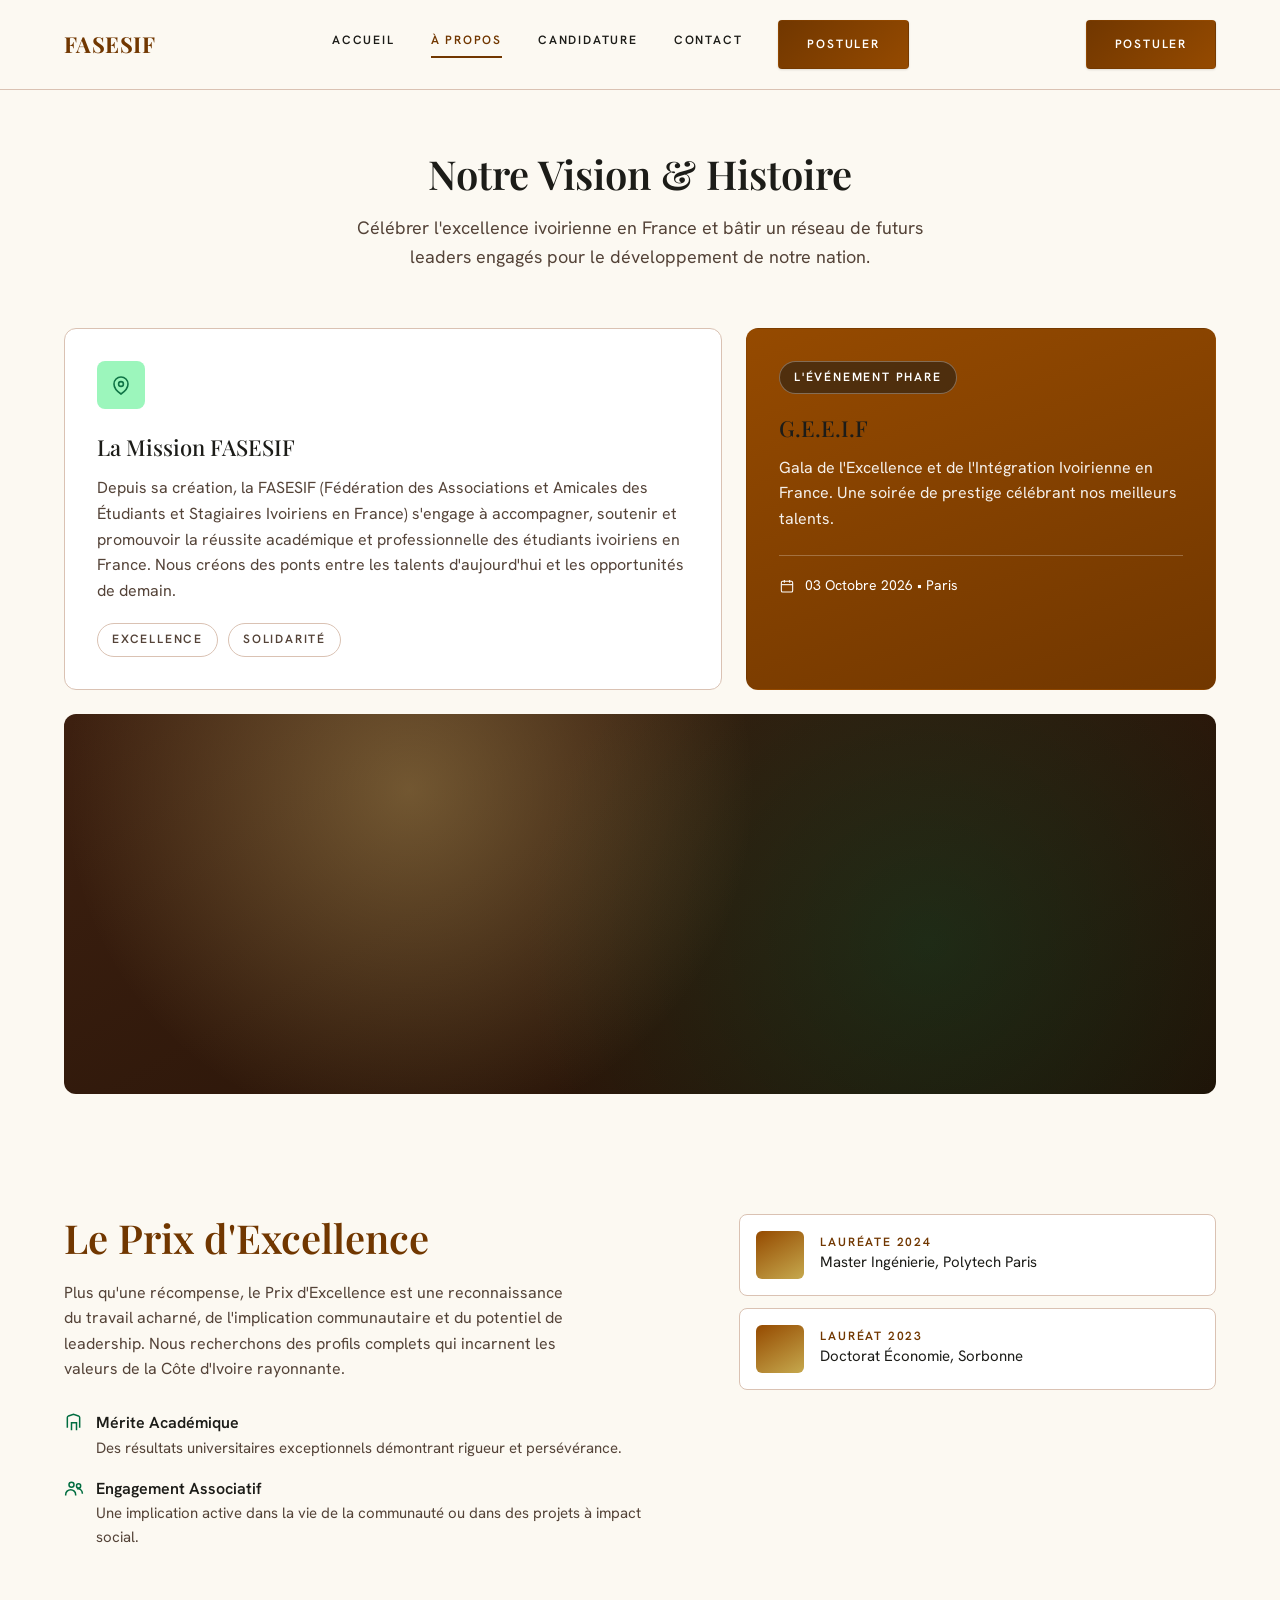
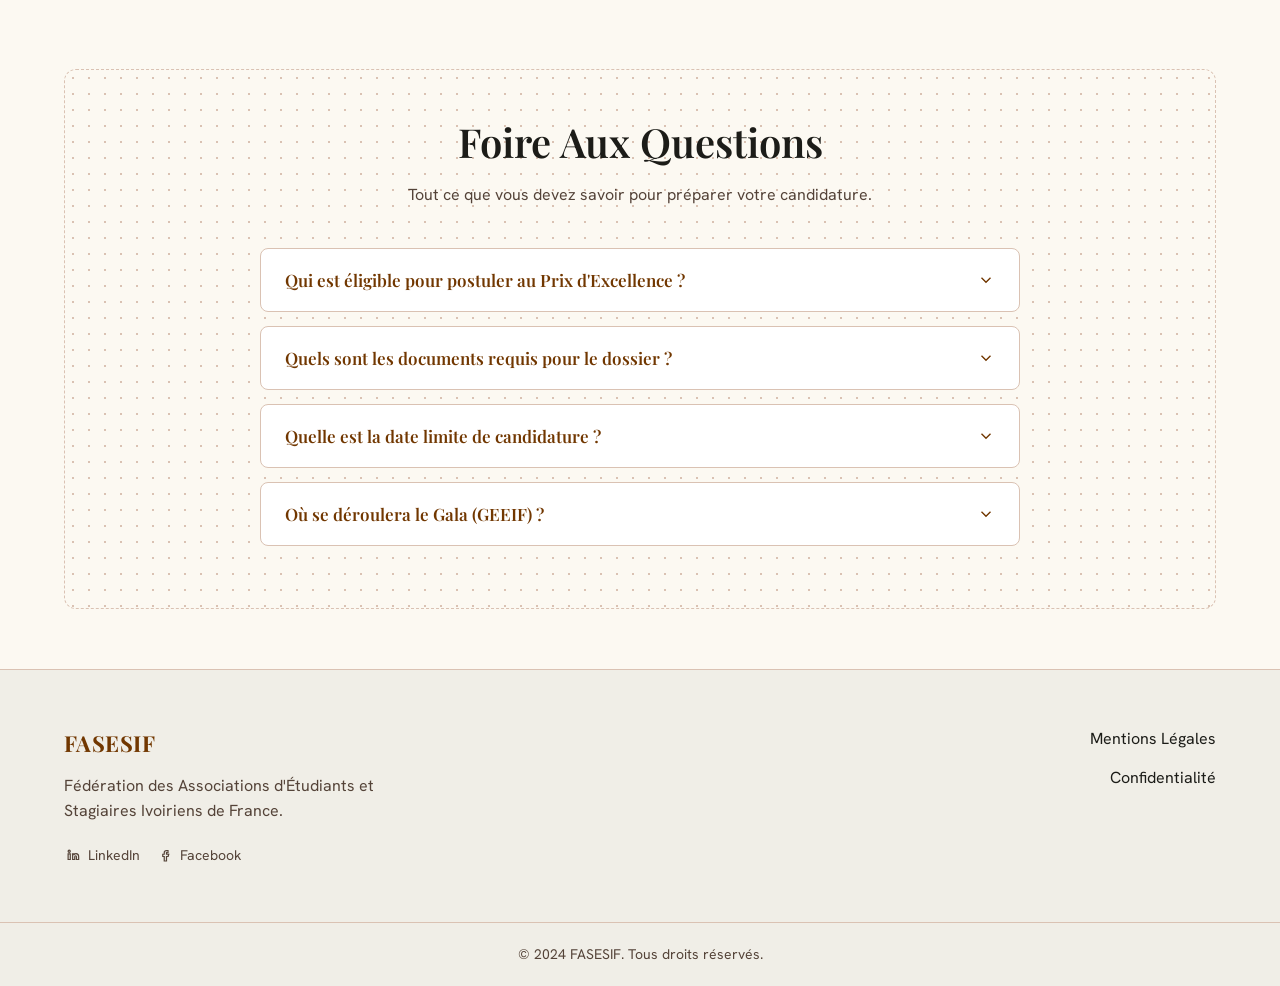
==== a-propos.html @ 569f4da9 "commit1 debut" ====
<!DOCTYPE html>
<html lang="fr">
<head>
<meta charset="UTF-8">
<meta name="viewport" content="width=device-width, initial-scale=1.0">
<title>À Propos — FASESIF</title>
<meta name="description" content="Découvrez la mission de la FASESIF, le Prix d'Excellence et le G.E.E.I.F, le Gala de l'Excellence et de l'Intégration Ivoirienne en France.">
<link rel="preconnect" href="https://fonts.googleapis.com">
<link rel="preconnect" href="https://fonts.gstatic.com" crossorigin>
<link href="https://fonts.googleapis.com/css2?family=Playfair+Display:wght@500;600;700&family=Hanken+Grotesk:wght@400;500;600&display=swap" rel="stylesheet">
<link rel="stylesheet" href="css/tokens.css">
<link rel="stylesheet" href="css/base.css">
<link rel="stylesheet" href="css/components.css">
<link rel="stylesheet" href="css/pages.css">
</head>
<body>
<a class="skip-link" href="#main">Aller au contenu</a>

<header class="site-header">
  <div class="container site-header__inner">
    <a href="index.html" class="site-header__logo">FASESIF</a>
    <nav class="site-nav" data-nav>
      <a class="site-nav__link" href="index.html">Accueil</a>
      <a class="site-nav__link" href="a-propos.html" aria-current="page">À Propos</a>
      <a class="site-nav__link" href="candidature.html">Candidature</a>
      <a class="site-nav__link" href="contact.html">Contact</a>
      <a class="btn btn-primary" href="candidature.html">Postuler</a>
    </nav>
    <div class="site-header__actions">
      <a class="btn btn-primary" href="candidature.html">Postuler</a>
      <button class="nav-toggle" data-nav-toggle aria-expanded="false" aria-controls="site-nav" aria-label="Ouvrir le menu">
        <svg viewBox="0 0 24 24" fill="none" stroke="currentColor" stroke-width="1.6"><line x1="3" y1="6" x2="21" y2="6"/><line x1="3" y1="12" x2="21" y2="12"/><line x1="3" y1="18" x2="21" y2="18"/></svg>
      </button>
    </div>
  </div>
</header>

<main id="main">

  <section class="section">
    <div class="container">
      <div class="section-head">
        <h1 class="headline-lg">Notre Vision &amp; Histoire</h1>
        <p class="body-lg" style="max-width:620px; color:var(--color-on-surface-variant);">Célébrer l'excellence ivoirienne en France et bâtir un réseau de futurs leaders engagés pour le développement de notre nation.</p>
      </div>

      <div class="about-grid">
        <div class="card">
          <div class="card__icon">
            <svg viewBox="0 0 24 24" fill="none" stroke="currentColor" stroke-width="1.6"><path d="M12 21c4.5-3 7-6.4 7-10a7 7 0 1 0-14 0c0 3.6 2.5 7 7 10Z"/><circle cx="12" cy="11" r="2.4"/></svg>
          </div>
          <h2 class="headline-md" style="font-size:22px; margin-bottom:14px;">La Mission FASESIF</h2>
          <p class="body-md" style="color:var(--color-on-surface-variant);">Depuis sa création, la FASESIF (Fédération des Associations et Amicales des Étudiants et Stagiaires Ivoiriens en France) s'engage à accompagner, soutenir et promouvoir la réussite académique et professionnelle des étudiants ivoiriens en France. Nous créons des ponts entre les talents d'aujourd'hui et les opportunités de demain.</p>
          <div class="event-tag-row">
            <span class="chip">Excellence</span>
            <span class="chip">Solidarité</span>
          </div>
        </div>

        <div class="card card--filled">
          <span class="chip chip--dark" style="margin-bottom:20px;">L'Événement Phare</span>
          <h2 class="headline-md" style="font-size:22px; margin-bottom:12px;">G.E.E.I.F</h2>
          <p class="body-md" style="opacity:.92; margin-bottom:24px;">Gala de l'Excellence et de l'Intégration Ivoirienne en France. Une soirée de prestige célébrant nos meilleurs talents.</p>
          <div style="border-top:1px solid rgba(255,255,255,.25); padding-top:18px; display:flex; align-items:center; gap:10px; font-size:14px;">
            <svg viewBox="0 0 24 24" width="16" height="16" fill="none" stroke="currentColor" stroke-width="1.6"><rect x="3.5" y="5" width="17" height="16" rx="2"/><line x1="3.5" y1="10" x2="20.5" y2="10"/><line x1="8" y1="3" x2="8" y2="7"/><line x1="16" y1="3" x2="16" y2="7"/></svg>
            03 Octobre 2026 • Paris
          </div>
        </div>
      </div>

      <div class="about-photo section-gap-top" role="img" aria-label="Photographie de la soirée de gala FASESIF, invités en tenue de soirée dans une salle de réception parisienne."></div>
    </div>
  </section>

  <section class="section">
    <div class="container">
      <div class="prize-grid">
        <div>
          <h2 class="headline-lg" style="color:var(--color-primary); margin-bottom:18px;">Le Prix d'Excellence</h2>
          <p class="body-md" style="color:var(--color-on-surface-variant); margin-bottom:28px; max-width:520px;">Plus qu'une récompense, le Prix d'Excellence est une reconnaissance du travail acharné, de l'implication communautaire et du potentiel de leadership. Nous recherchons des profils complets qui incarnent les valeurs de la Côte d'Ivoire rayonnante.</p>

          <div class="criteria-list">
            <div class="criteria-item">
              <svg viewBox="0 0 24 24" fill="none" stroke="currentColor" stroke-width="1.8"><path d="M4 19V6.6c0-.9.6-1.6 1.4-1.9l6-2 6 2c.8.3 1.4 1 1.4 1.9V19"/><path d="M9 22V13h6v9"/></svg>
              <div>
                <p class="body-md" style="font-weight:600;">Mérite Académique</p>
                <p class="body-md" style="color:var(--color-on-surface-variant); font-size:15px;">Des résultats universitaires exceptionnels démontrant rigueur et persévérance.</p>
              </div>
            </div>
            <div class="criteria-item">
              <svg viewBox="0 0 24 24" fill="none" stroke="currentColor" stroke-width="1.8"><circle cx="9" cy="8" r="3"/><path d="M2 21v-1a6 6 0 0 1 12 0v1"/><circle cx="17.5" cy="9.5" r="2.5"/><path d="M15.8 13.2a5 5 0 0 1 6.2 4.8v1"/></svg>
              <div>
                <p class="body-md" style="font-weight:600;">Engagement Associatif</p>
                <p class="body-md" style="color:var(--color-on-surface-variant); font-size:15px;">Une implication active dans la vie de la communauté ou dans des projets à impact social.</p>
              </div>
            </div>
          </div>
        </div>

        <div>
          <div class="laureate-card">
            <div class="laureate-avatar"></div>
            <div>
              <p class="label-caps" style="color:var(--color-primary); margin-bottom:2px;">Lauréate 2024</p>
              <p class="body-md" style="font-size:15px;">Master Ingénierie, Polytech Paris</p>
            </div>
          </div>
          <div class="laureate-card">
            <div class="laureate-avatar"></div>
            <div>
              <p class="label-caps" style="color:var(--color-primary); margin-bottom:2px;">Lauréat 2023</p>
              <p class="body-md" style="font-size:15px;">Doctorat Économie, Sorbonne</p>
            </div>
          </div>
        </div>
      </div>
    </div>
  </section>

  <section class="section">
    <div class="container">
      <div class="faq-wrap">
        <div class="section-head" style="margin-bottom:40px;">
          <h2 class="headline-lg">Foire Aux Questions</h2>
          <p class="body-md" style="color:var(--color-on-surface-variant);">Tout ce que vous devez savoir pour préparer votre candidature.</p>
        </div>

        <div style="max-width:760px; margin-inline:auto;">
          <div class="accordion__item" data-accordion-item>
            <button class="accordion__trigger" data-accordion-trigger aria-expanded="false">
              Qui est éligible pour postuler au Prix d'Excellence ?
              <svg viewBox="0 0 24 24" fill="none" stroke="currentColor" stroke-width="1.8"><polyline points="6 9 12 15 18 9"/></svg>
            </button>
            <div class="accordion__panel" data-accordion-panel>
              <div class="accordion__panel-inner">Tout étudiant ou jeune professionnel ivoirien inscrit ou en poste en France, ayant un parcours académique ou professionnel remarquable, peut soumettre sa candidature.</div>
            </div>
          </div>

          <div class="accordion__item" data-accordion-item>
            <button class="accordion__trigger" data-accordion-trigger aria-expanded="false">
              Quels sont les documents requis pour le dossier ?
              <svg viewBox="0 0 24 24" fill="none" stroke="currentColor" stroke-width="1.8"><polyline points="6 9 12 15 18 9"/></svg>
            </button>
            <div class="accordion__panel" data-accordion-panel>
              <div class="accordion__panel-inner">Un CV à jour, un relevé de notes récent, une lettre de motivation et un justificatif d'identité suffisent pour constituer un dossier complet.</div>
            </div>
          </div>

          <div class="accordion__item" data-accordion-item>
            <button class="accordion__trigger" data-accordion-trigger aria-expanded="false">
              Quelle est la date limite de candidature ?
              <svg viewBox="0 0 24 24" fill="none" stroke="currentColor" stroke-width="1.8"><polyline points="6 9 12 15 18 9"/></svg>
            </button>
            <div class="accordion__panel" data-accordion-panel>
              <div class="accordion__panel-inner">Les candidatures sont ouvertes dès maintenant et se clôturent trois semaines avant la soirée du 03 octobre 2026. Nous recommandons de déposer votre dossier tôt.</div>
            </div>
          </div>

          <div class="accordion__item" data-accordion-item>
            <button class="accordion__trigger" data-accordion-trigger aria-expanded="false">
              Où se déroulera le Gala (GEEIF) ?
              <svg viewBox="0 0 24 24" fill="none" stroke="currentColor" stroke-width="1.8"><polyline points="6 9 12 15 18 9"/></svg>
            </button>
            <div class="accordion__panel" data-accordion-panel>
              <div class="accordion__panel-inner">Le G.E.E.I.F se tiendra à Paris le 03 octobre 2026, dans un cadre prestigieux digne de l'excellence célébrée ce soir-là. L'adresse complète est communiquée aux candidats retenus.</div>
            </div>
          </div>
        </div>
      </div>
    </div>
  </section>

</main>

<footer class="site-footer">
  <div class="container site-footer__top">
    <div class="site-footer__brand">
      <a href="index.html" class="site-header__logo">FASESIF</a>
      <p class="body-md site-footer__desc">Fédération des Associations d'Étudiants et Stagiaires Ivoiriens de France.</p>
      <div class="site-footer__social">
        <a href="#" aria-label="LinkedIn"><svg viewBox="0 0 24 24" fill="none" stroke="currentColor" stroke-width="1.6"><path d="M6.94 8.5a1.44 1.44 0 1 0 0-2.88 1.44 1.44 0 0 0 0 2.88ZM5.5 10.5h2.9V18H5.5v-7.5ZM10.5 10.5h2.78v1.03h.04c.39-.7 1.33-1.44 2.74-1.44 2.93 0 3.47 1.83 3.47 4.22V18h-2.9v-3.24c0-.77-.02-1.77-1.08-1.77-1.08 0-1.25.82-1.25 1.71V18h-2.8v-7.5Z"/></svg> LinkedIn</a>
        <a href="#" aria-label="Facebook"><svg viewBox="0 0 24 24" fill="none" stroke="currentColor" stroke-width="1.6"><path d="M14 9h2V6h-2c-1.66 0-3 1.34-3 3v2H9v3h2v6h3v-6h2.2l.8-3H14V9c0-.28.22-.5.5-.5H14Z"/></svg> Facebook</a>
      </div>
    </div>
    <div class="site-footer__links">
      <a class="body-md" href="mentions-legales.html">Mentions Légales</a>
      <a class="body-md" href="confidentialite.html">Confidentialité</a>
    </div>
  </div>
  <div class="site-footer__bottom">
    <div class="container">© 2024 FASESIF. Tous droits réservés.</div>
  </div>
</footer>

<script src="js/main.js"></script>
</body>
</html>
---- css/tokens.css ----
/* ==========================================================================
   FASESIF — Design tokens
   Source: Ivoirian Excellence design system
   ========================================================================== */

:root {
  /* Color — surfaces */
  --color-surface: #fcf9f2;
  --color-surface-dim: #dcdad3;
  --color-surface-bright: #fcf9f2;
  --color-surface-container-lowest: #ffffff;
  --color-surface-container-low: #f6f3ec;
  --color-surface-container: #f0eee7;
  --color-surface-container-high: #ebe8e1;
  --color-surface-container-highest: #e5e2db;
  --color-surface-variant: #e5e2db;

  /* Color — on-surface */
  --color-on-surface: #1c1c18;
  --color-on-surface-variant: #544338;
  --color-inverse-surface: #31312c;
  --color-inverse-on-surface: #f3f0ea;
  --color-outline: #877367;
  --color-outline-variant: #dac2b3;
  --color-outline-muted: #dec1af;

  /* Color — primary (burnt sienna) */
  --color-primary: #713700;
  --color-on-primary: #ffffff;
  --color-primary-container: #954a00;
  --color-on-primary-container: #ffcfb0;
  --color-inverse-primary: #ffb785;
  --color-surface-tint: #954a00;
  --color-primary-fixed: #ffdcc6;
  --color-primary-fixed-dim: #ffb785;
  --color-on-primary-fixed: #301400;
  --color-on-primary-fixed-variant: #713700;

  /* Color — secondary (forest green) */
  --color-secondary: #006d40;
  --color-on-secondary: #ffffff;
  --color-secondary-container: #9cf6bc;
  --color-on-secondary-container: #0f7345;
  --color-secondary-fixed: #9cf6bc;
  --color-secondary-fixed-dim: #80d9a2;
  --color-on-secondary-fixed: #002110;
  --color-on-secondary-fixed-variant: #00522f;

  /* Color — tertiary (muted gold) */
  --color-tertiary: #735c00;
  --color-on-tertiary: #ffffff;
  --color-tertiary-container: #c6a94e;
  --color-on-tertiary-container: #4e3e00;
  --color-tertiary-fixed: #ffe085;
  --color-tertiary-fixed-dim: #e3c466;
  --color-on-tertiary-fixed: #231b00;
  --color-on-tertiary-fixed-variant: #574500;

  /* Color — status */
  --color-error: #ba1a1a;
  --color-on-error: #ffffff;
  --color-error-container: #ffdad6;
  --color-on-error-container: #93000a;

  /* Color — background */
  --color-background: #fcf9f2;
  --color-on-background: #1c1c18;

  /* Color — accents used across the brief */
  --color-accent-gold: #c4a028;
  --color-text-rich-brown: #574235;

  /* Typography */
  --font-display: 'Playfair Display', Georgia, 'Times New Roman', serif;
  --font-body: 'Hanken Grotesk', -apple-system, BlinkMacSystemFont, 'Segoe UI', sans-serif;

  --type-display-lg-size: 64px;
  --type-display-lg-weight: 700;
  --type-display-lg-leading: 1.1;
  --type-display-lg-tracking: -0.02em;

  --type-headline-lg-size: 40px;
  --type-headline-lg-weight: 600;
  --type-headline-lg-leading: 1.2;

  --type-headline-lg-mobile-size: 32px;
  --type-headline-lg-mobile-weight: 600;
  --type-headline-lg-mobile-leading: 1.2;

  --type-headline-md-size: 28px;
  --type-headline-md-weight: 500;
  --type-headline-md-leading: 1.3;

  --type-body-lg-size: 18px;
  --type-body-lg-weight: 400;
  --type-body-lg-leading: 1.6;

  --type-body-md-size: 16px;
  --type-body-md-weight: 400;
  --type-body-md-leading: 1.6;

  --type-label-caps-size: 12px;
  --type-label-caps-weight: 600;
  --type-label-caps-leading: 1.0;
  --type-label-caps-tracking: 0.15em;

  /* Shape */
  --radius-sm: 0.125rem;
  --radius-default: 0.25rem;
  --radius-md: 0.375rem;
  --radius-lg: 0.5rem;
  --radius-xl: 0.75rem;
  --radius-full: 9999px;

  /* Spacing */
  --container-max: 1200px;
  --margin-mobile: 20px;
  --gutter: 24px;
  --spacing-unit: 8px;
  --section-gap: 120px;
  --section-gap-mobile: 64px;
  --card-padding: 32px;
  --card-padding-mobile: 20px;

  /* Elevation */
  --shadow-sm: 0 1px 2px rgba(28, 28, 24, 0.06), 0 1px 3px rgba(28, 28, 24, 0.08);
  --shadow-md: 0 4px 12px rgba(28, 28, 24, 0.10);
  --shadow-lg: 0 12px 32px rgba(28, 28, 24, 0.14);
}
---- css/base.css ----
/* ==========================================================================
   FASESIF — Base / Reset
   ========================================================================== */

*, *::before, *::after { box-sizing: border-box; }

html { scroll-behavior: smooth; }

@media (prefers-reduced-motion: reduce) {
  html { scroll-behavior: auto; }
  *, *::before, *::after {
    animation-duration: 0.01ms !important;
    animation-iteration-count: 1 !important;
    transition-duration: 0.01ms !important;
    scroll-behavior: auto !important;
  }
}

body {
  margin: 0;
  background: var(--color-background);
  color: var(--color-on-surface);
  font-family: var(--font-body);
  font-size: var(--type-body-md-size);
  font-weight: var(--type-body-md-weight);
  line-height: var(--type-body-md-leading);
  -webkit-font-smoothing: antialiased;
  text-rendering: optimizeLegibility;
}

img { max-width: 100%; display: block; }

a { color: inherit; text-decoration: none; }

button { font-family: inherit; cursor: pointer; }

h1, h2, h3, h4, h5, h6 {
  margin: 0;
  font-family: var(--font-display);
  color: var(--color-on-surface);
  font-weight: 600;
}

p { margin: 0; }

ul { margin: 0; padding: 0; list-style: none; }

input, textarea, select {
  font-family: inherit;
  font-size: inherit;
  color: inherit;
}

:focus-visible {
  outline: 2px solid var(--color-primary-container);
  outline-offset: 2px;
  border-radius: var(--radius-sm);
}

/* ---- Type utility classes -------------------------------------------- */

.display-lg {
  font-family: var(--font-display);
  font-size: var(--type-display-lg-size);
  font-weight: var(--type-display-lg-weight);
  line-height: var(--type-display-lg-leading);
  letter-spacing: var(--type-display-lg-tracking);
}

.headline-lg {
  font-family: var(--font-display);
  font-size: var(--type-headline-lg-size);
  font-weight: var(--type-headline-lg-weight);
  line-height: var(--type-headline-lg-leading);
}

.headline-md {
  font-family: var(--font-display);
  font-size: var(--type-headline-md-size);
  font-weight: var(--type-headline-md-weight);
  line-height: var(--type-headline-md-leading);
}

.body-lg {
  font-family: var(--font-body);
  font-size: var(--type-body-lg-size);
  line-height: var(--type-body-lg-leading);
}

.body-md {
  font-family: var(--font-body);
  font-size: var(--type-body-md-size);
  line-height: var(--type-body-md-leading);
}

.label-caps {
  font-family: var(--font-body);
  font-size: var(--type-label-caps-size);
  font-weight: var(--type-label-caps-weight);
  line-height: var(--type-label-caps-leading);
  letter-spacing: var(--type-label-caps-tracking);
  text-transform: uppercase;
}

@media (max-width: 720px) {
  .display-lg { font-size: 40px; }
  .headline-lg { font-size: var(--type-headline-lg-mobile-size); font-weight: var(--type-headline-lg-mobile-weight); line-height: var(--type-headline-lg-mobile-leading); }
}

/* ---- Layout ------------------------------------------------------------ */

.container {
  width: 100%;
  max-width: var(--container-max);
  margin-inline: auto;
  padding-inline: var(--gutter);
}

@media (max-width: 720px) {
  .container { padding-inline: var(--margin-mobile); }
}

.section {
  padding-block: calc(var(--section-gap) / 2);
}

@media (max-width: 720px) {
  .section { padding-block: calc(var(--section-gap-mobile) / 2); }
}

.section-gap-top {
  margin-top: var(--section-gap);
}

@media (max-width: 720px) {
  .section-gap-top { margin-top: var(--section-gap-mobile); }
}

.visually-hidden {
  position: absolute;
  width: 1px; height: 1px;
  padding: 0; margin: -1px;
  overflow: hidden;
  clip: rect(0, 0, 0, 0);
  white-space: nowrap;
  border: 0;
}
---- css/components.css ----
/* ==========================================================================
   FASESIF — Components
   ========================================================================== */

/* ---- Site header --------------------------------------------------------- */

.site-header {
  position: sticky;
  top: 0;
  z-index: 50;
  background: rgba(252, 249, 242, 0.95);
  backdrop-filter: blur(12px);
  -webkit-backdrop-filter: blur(12px);
  border-bottom: 1px solid var(--color-outline-variant);
}

.site-header__inner {
  display: flex;
  align-items: center;
  justify-content: space-between;
  gap: var(--gutter);
  padding-block: 20px;
}

.site-header__logo {
  font-family: var(--font-display);
  font-size: 22px;
  font-weight: 700;
  letter-spacing: 0.02em;
  color: var(--color-primary);
}

.site-nav {
  display: flex;
  align-items: center;
  gap: 36px;
}

.site-nav__link {
  font-family: var(--font-body);
  font-size: var(--type-label-caps-size);
  font-weight: var(--type-label-caps-weight);
  letter-spacing: var(--type-label-caps-tracking);
  text-transform: uppercase;
  color: var(--color-on-surface);
  padding-bottom: 6px;
  border-bottom: 2px solid transparent;
  transition: color 0.2s ease, border-color 0.2s ease;
}

.site-nav__link:hover { color: var(--color-primary); }

.site-nav__link[aria-current="page"] {
  color: var(--color-primary);
  border-bottom-color: var(--color-primary);
}

.site-header__actions {
  display: flex;
  align-items: center;
  gap: 16px;
}

.nav-toggle {
  display: none;
  background: none;
  border: none;
  padding: 8px;
  color: var(--color-on-surface);
}

.nav-toggle svg { width: 24px; height: 24px; }

@media (max-width: 860px) {
  .site-nav {
    position: fixed;
    inset: 73px 0 0 0;
    background: var(--color-surface);
    flex-direction: column;
    align-items: flex-start;
    gap: 4px;
    padding: 24px var(--margin-mobile);
    transform: translateY(-8px);
    opacity: 0;
    pointer-events: none;
    transition: opacity 0.2s ease, transform 0.2s ease;
  }

  .site-nav.is-open {
    opacity: 1;
    transform: translateY(0);
    pointer-events: auto;
  }

  .site-nav__link {
    width: 100%;
    padding-block: 14px;
    border-bottom: 1px solid var(--color-outline-variant);
  }

  .nav-toggle { display: inline-flex; }

  .site-header__actions .btn { display: none; }
  .site-nav .btn { display: inline-flex; margin-top: 12px; }
}

/* ---- Buttons -------------------------------------------------------------- */

.btn {
  display: inline-flex;
  align-items: center;
  justify-content: center;
  gap: 8px;
  padding: 14px 28px;
  border-radius: var(--radius-default);
  font-family: var(--font-body);
  font-size: var(--type-label-caps-size);
  font-weight: var(--type-label-caps-weight);
  letter-spacing: var(--type-label-caps-tracking);
  text-transform: uppercase;
  border: 1px solid transparent;
  transition: transform 0.15s ease, box-shadow 0.15s ease, background 0.15s ease, opacity 0.15s ease;
  white-space: nowrap;
}

.btn svg { width: 16px; height: 16px; }

.btn-primary {
  background: linear-gradient(135deg, var(--color-primary) 0%, var(--color-primary-container) 100%);
  color: var(--color-on-primary);
  box-shadow: var(--shadow-sm);
}

.btn-primary:hover { box-shadow: var(--shadow-md); transform: translateY(-1px); }

.btn-secondary {
  background: var(--color-surface);
  color: var(--color-on-surface);
  border-color: var(--color-outline-variant);
}

.btn-secondary:hover { border-color: var(--color-primary); color: var(--color-primary); }

.btn-on-image {
  background: rgba(28, 28, 24, 0.35);
  color: #ffffff;
  border-color: rgba(255, 255, 255, 0.45);
  backdrop-filter: blur(4px);
}

.btn-on-image:hover { background: rgba(28, 28, 24, 0.5); }

.btn-success {
  background: var(--color-secondary);
  color: var(--color-on-secondary);
}

.btn-success:hover { background: var(--color-on-secondary-container); }

.btn-ghost {
  background: transparent;
  color: var(--color-primary);
  border-color: var(--color-outline-variant);
}

.btn-block { width: 100%; }

.btn:disabled { opacity: 0.5; cursor: not-allowed; transform: none !important; }

/* ---- Chips / badges --------------------------------------------------------- */

.chip {
  display: inline-flex;
  align-items: center;
  gap: 6px;
  padding: 6px 14px;
  border-radius: var(--radius-full);
  font-family: var(--font-body);
  font-size: var(--type-label-caps-size);
  font-weight: var(--type-label-caps-weight);
  letter-spacing: var(--type-label-caps-tracking);
  text-transform: uppercase;
  border: 1px solid var(--color-outline-variant);
  background: var(--color-surface-container-lowest);
  color: var(--color-on-surface-variant);
}

.chip--secondary {
  background: rgba(156, 246, 188, 0.2);
  border-color: rgba(0, 109, 64, 0.3);
  color: var(--color-on-secondary-container);
}

.chip--dark {
  background: rgba(28, 28, 24, 0.55);
  border-color: rgba(255, 255, 255, 0.3);
  color: #ffffff;
  backdrop-filter: blur(4px);
}

.chip--gold {
  background: rgba(196, 160, 40, 0.16);
  border-color: rgba(196, 160, 40, 0.4);
  color: var(--color-on-tertiary-container);
}

/* ---- Cards ------------------------------------------------------------------ */

.card {
  background: var(--color-surface-container-lowest);
  border: 1px solid var(--color-outline-variant);
  border-radius: var(--radius-xl);
  padding: var(--card-padding);
}

@media (max-width: 720px) {
  .card { padding: var(--card-padding-mobile); }
}

.card--filled {
  background: linear-gradient(160deg, var(--color-primary-container) 0%, var(--color-primary) 100%);
  color: var(--color-on-primary);
  border-color: transparent;
}

.card--filled .card__title,
.card--filled h3 { color: var(--color-on-primary); }

.card__icon {
  width: 48px;
  height: 48px;
  display: inline-flex;
  align-items: center;
  justify-content: center;
  border-radius: var(--radius-lg);
  background: var(--color-secondary-container);
  color: var(--color-on-secondary-container);
  margin-bottom: 24px;
}

.card--filled .card__icon {
  background: rgba(255, 255, 255, 0.16);
  color: var(--color-on-primary);
}

.card__icon svg { width: 24px; height: 24px; }

/* ---- Site footer -------------------------------------------------------------- */

.site-footer {
  background: var(--color-surface-container);
  border-top: 1px solid var(--color-outline-variant);
}

.site-footer__top {
  padding-block: 56px;
  display: flex;
  flex-wrap: wrap;
  justify-content: space-between;
  gap: 32px;
}

.site-footer__brand .site-header__logo { margin-bottom: 12px; display: block; }

.site-footer__desc {
  max-width: 320px;
  color: var(--color-on-surface-variant);
}

.site-footer__social {
  display: flex;
  gap: 16px;
  margin-top: 20px;
}

.site-footer__social a {
  display: inline-flex;
  align-items: center;
  gap: 6px;
  color: var(--color-on-surface-variant);
  font-size: 14px;
}

.site-footer__social svg { width: 18px; height: 18px; }

.site-footer__links {
  display: flex;
  flex-direction: column;
  gap: 14px;
  align-items: flex-end;
}

@media (max-width: 600px) {
  .site-footer__links { align-items: flex-start; }
}

.site-footer__bottom {
  border-top: 1px solid var(--color-outline-variant);
  padding-block: 20px;
  text-align: center;
  color: var(--color-on-surface-variant);
  font-size: 14px;
}

/* ---- Forms ---------------------------------------------------------------------- */

.field { display: flex; flex-direction: column; gap: 8px; margin-bottom: 24px; }

.field__label {
  font-family: var(--font-body);
  font-size: var(--type-label-caps-size);
  font-weight: var(--type-label-caps-weight);
  letter-spacing: var(--type-label-caps-tracking);
  text-transform: uppercase;
  color: var(--color-on-surface-variant);
}

.field__input,
.field__select,
.field__textarea {
  width: 100%;
  background: var(--color-surface-container-lowest);
  border: 1px solid var(--color-outline-variant);
  border-radius: var(--radius-default);
  padding: 14px 16px;
  font-size: var(--type-body-md-size);
  color: var(--color-on-surface);
  transition: border-color 0.15s ease, box-shadow 0.15s ease;
}

.field__input::placeholder,
.field__textarea::placeholder { color: var(--color-outline); }

.field__input:focus,
.field__select:focus,
.field__textarea:focus {
  outline: none;
  border-color: var(--color-primary-container);
  box-shadow: 0 0 0 3px rgba(149, 74, 0, 0.14);
}

.field__textarea { resize: vertical; min-height: 140px; }

.field-row {
  display: grid;
  grid-template-columns: 1fr 1fr;
  gap: 24px;
}

@media (max-width: 640px) {
  .field-row { grid-template-columns: 1fr; }
}

.upload {
  border: 1px dashed var(--color-outline-variant);
  border-radius: var(--radius-lg);
  background: var(--color-surface-container-low);
  padding: 28px 16px;
  text-align: center;
  cursor: pointer;
  transition: border-color 0.15s ease, background 0.15s ease;
}

.upload:hover, .upload:focus-visible { border-color: var(--color-primary-container); background: var(--color-surface-container); }

.upload__icon {
  width: 40px;
  height: 40px;
  margin: 0 auto 14px;
  display: inline-flex;
  align-items: center;
  justify-content: center;
  border-radius: var(--radius-md);
  background: var(--color-surface-container-highest);
  color: var(--color-primary);
}

.upload__icon svg { width: 20px; height: 20px; }

.upload__label {
  font-family: var(--font-body);
  font-size: var(--type-label-caps-size);
  font-weight: var(--type-label-caps-weight);
  letter-spacing: 0.04em;
  color: var(--color-on-surface);
  margin-bottom: 4px;
}

.upload__hint { font-size: 13px; color: var(--color-outline); }

.upload.has-file { border-style: solid; border-color: var(--color-secondary); background: rgba(156, 246, 188, 0.12); }
.upload.has-file .upload__icon { background: var(--color-secondary-container); color: var(--color-on-secondary-container); }

.upload input[type="file"] { display: none; }

/* ---- Stepper (multi-step candidature) ------------------------------------------- */

.stepper {
  display: flex;
  align-items: center;
  justify-content: center;
  gap: 12px;
  margin: 48px auto;
  max-width: 640px;
}

.stepper__step {
  display: flex;
  flex-direction: column;
  align-items: center;
  gap: 10px;
  min-width: 90px;
}

.stepper__circle {
  width: 40px;
  height: 40px;
  border-radius: var(--radius-full);
  display: flex;
  align-items: center;
  justify-content: center;
  font-family: var(--font-body);
  font-weight: 600;
  font-size: 15px;
  border: 1px solid var(--color-outline-variant);
  color: var(--color-outline);
  background: var(--color-surface);
  transition: all 0.2s ease;
}

.stepper__circle svg { width: 18px; height: 18px; }

.stepper__label {
  font-family: var(--font-body);
  font-size: var(--type-label-caps-size);
  font-weight: var(--type-label-caps-weight);
  letter-spacing: 0.06em;
  text-transform: uppercase;
  color: var(--color-outline);
  white-space: nowrap;
}

.stepper__line {
  flex: 1;
  height: 1px;
  background: var(--color-outline-variant);
  margin-bottom: 24px;
  min-width: 40px;
}

.stepper__step.is-done .stepper__circle {
  background: var(--color-secondary-container);
  border-color: var(--color-secondary);
  color: var(--color-on-secondary-container);
}
.stepper__step.is-done .stepper__label { color: var(--color-secondary); }
.stepper__step.is-done + .stepper__line { background: var(--color-secondary); }

.stepper__step.is-active .stepper__circle {
  background: var(--color-primary-container);
  border-color: var(--color-primary-container);
  color: var(--color-on-primary);
}
.stepper__step.is-active .stepper__label { color: var(--color-primary); }

/* ---- Hero (image + overlay) ------------------------------------------------------ */

.hero {
  position: relative;
  min-height: 720px;
  display: flex;
  align-items: center;
  justify-content: center;
  text-align: center;
  overflow: hidden;
  color: #ffffff;
  background-size: cover;
  background-position: center;
}

.hero::before {
  content: "";
  position: absolute;
  inset: 0;
  background:
    linear-gradient(180deg, rgba(28,18,10,0.55) 0%, rgba(28,18,10,0.35) 35%, rgba(20,13,7,0.78) 100%);
}

.hero--compact { min-height: 520px; }

.hero__content {
  position: relative;
  z-index: 1;
  max-width: 760px;
  padding: 0 var(--margin-mobile);
  display: flex;
  flex-direction: column;
  align-items: center;
  gap: 24px;
}

.hero__eyebrow {
  padding: 8px 18px;
  border-radius: var(--radius-full);
  background: rgba(28, 28, 24, 0.4);
  border: 1px solid rgba(255,255,255,0.35);
  backdrop-filter: blur(6px);
}

.hero__title { color: #ffffff; }

.hero__desc { color: rgba(255,255,255,0.88); max-width: 640px; }

.hero__actions {
  display: flex;
  gap: 16px;
  flex-wrap: wrap;
  justify-content: center;
  margin-top: 8px;
}

/* ---- FAQ accordion ------------------------------------------------------------- */

.accordion__item {
  border: 1px solid var(--color-outline-variant);
  border-radius: var(--radius-lg);
  background: var(--color-surface-container-lowest);
  margin-bottom: 14px;
  overflow: hidden;
}

.accordion__trigger {
  width: 100%;
  display: flex;
  align-items: center;
  justify-content: space-between;
  gap: 16px;
  background: none;
  border: none;
  padding: 20px 24px;
  text-align: left;
  font-family: var(--font-display);
  font-size: 17px;
  font-weight: 600;
  color: var(--color-primary);
}

.accordion__trigger svg { width: 18px; height: 18px; flex-shrink: 0; transition: transform 0.2s ease; }

.accordion__item.is-open .accordion__trigger svg { transform: rotate(180deg); }

.accordion__panel {
  max-height: 0;
  overflow: hidden;
  transition: max-height 0.25s ease;
}

.accordion__panel-inner {
  padding: 0 24px 22px;
  color: var(--color-on-surface-variant);
  line-height: 1.7;
}

/* ---- Misc ------------------------------------------------------------------------ */

.divider-accent {
  width: 56px;
  height: 3px;
  background: var(--color-secondary);
  border-radius: var(--radius-full);
  margin-inline: auto;
}

.section-head {
  text-align: center;
  display: flex;
  flex-direction: column;
  align-items: center;
  gap: 16px;
  margin-bottom: 56px;
}

.grid-3 {
  display: grid;
  grid-template-columns: repeat(3, 1fr);
  gap: var(--gutter);
}

@media (max-width: 860px) {
  .grid-3 { grid-template-columns: 1fr; }
}

.watermark-icon {
  position: absolute;
  right: 16px;
  bottom: 8px;
  opacity: 0.08;
}

.watermark-icon svg { width: 90px; height: 90px; }

.skip-link {
  position: absolute;
  left: -999px;
  top: 0;
  background: var(--color-primary);
  color: #fff;
  padding: 12px 20px;
  z-index: 100;
  border-radius: 0 0 var(--radius-md) 0;
}

.skip-link:focus { left: 0; }
---- css/pages.css ----
/* ==========================================================================
   FASESIF — Page-specific styles
   ========================================================================== */

.pillar-card { position: relative; overflow: hidden; }

/* ---- Hero background treatments --------------------------------------------
   No photography assets are bundled with this template. Each hero uses a
   layered radial/linear gradient in the brand's burnt-sienna / gold palette
   to suggest warm ballroom lighting (chandeliers, candle-lit tables) without
   relying on external images. Swap the `background` declaration for a real
   photo (e.g. background: url('assets/img/hero-gala.jpg') center/cover;)
   whenever venue photography is available.
------------------------------------------------------------------------- */

.hero {
  background-color: #2b1608;
  background-image:
    radial-gradient(circle at 20% 15%, rgba(255, 224, 133, 0.35), transparent 40%),
    radial-gradient(circle at 80% 10%, rgba(255, 224, 133, 0.22), transparent 35%),
    radial-gradient(circle at 50% 100%, rgba(149, 74, 0, 0.55), transparent 60%),
    linear-gradient(160deg, #3a1e0c 0%, #201005 60%, #150b04 100%);
}

.hero--home {
  background-image:
    radial-gradient(circle at 15% 12%, rgba(255, 224, 133, 0.4), transparent 38%),
    radial-gradient(circle at 85% 8%, rgba(255, 224, 133, 0.28), transparent 32%),
    radial-gradient(circle at 50% 105%, rgba(149, 74, 0, 0.6), transparent 55%),
    linear-gradient(160deg, #3d2010 0%, #22110a 55%, #150c07 100%);
}

.hero--candidature {
  background-image:
    radial-gradient(circle at 25% 20%, rgba(196, 160, 40, 0.3), transparent 40%),
    radial-gradient(circle at 75% 15%, rgba(255, 224, 133, 0.2), transparent 35%),
    linear-gradient(180deg, rgba(28,18,10,0.2) 0%, rgba(20,13,7,0.85) 100%),
    linear-gradient(160deg, #442411 0%, #24120a 60%, #150b04 100%);
}

/* CTA band on homepage */
.cta-band {
  background: linear-gradient(135deg, var(--color-primary) 0%, var(--color-primary-container) 100%);
  border-radius: var(--radius-xl);
  padding: 48px var(--card-padding);
  display: flex;
  align-items: center;
  justify-content: space-between;
  gap: 24px;
  flex-wrap: wrap;
}

@media (max-width: 640px) {
  .cta-band { flex-direction: column; text-align: center; padding: 36px var(--card-padding-mobile); }
}

/* ---- À propos page ---- */

.about-grid {
  display: grid;
  grid-template-columns: 1.4fr 1fr;
  gap: var(--gutter);
  align-items: stretch;
}

@media (max-width: 860px) {
  .about-grid { grid-template-columns: 1fr; }
}

.about-photo {
  border-radius: var(--radius-xl);
  height: 380px;
  margin-top: var(--gutter);
  background-color: #2b1608;
  background-image:
    radial-gradient(circle at 30% 20%, rgba(255, 224, 133, 0.3), transparent 40%),
    radial-gradient(circle at 75% 60%, rgba(0, 109, 64, 0.25), transparent 45%),
    linear-gradient(150deg, #3d2010 0%, #201005 100%);
}

.event-tag-row { display: flex; gap: 10px; flex-wrap: wrap; margin-top: 20px; }

.prize-grid {
  display: grid;
  grid-template-columns: 1.3fr 1fr;
  gap: 56px;
  align-items: start;
}

@media (max-width: 860px) {
  .prize-grid { grid-template-columns: 1fr; }
}

.laureate-card {
  display: flex;
  align-items: center;
  gap: 16px;
  padding: 16px;
  border: 1px solid var(--color-outline-variant);
  border-radius: var(--radius-lg);
  background: var(--color-surface-container-lowest);
}

.laureate-card + .laureate-card { margin-top: 12px; }

.laureate-avatar {
  width: 48px;
  height: 48px;
  border-radius: var(--radius-md);
  flex-shrink: 0;
  background: linear-gradient(150deg, var(--color-primary-container), var(--color-tertiary-container));
}

.faq-wrap {
  border: 1px dashed var(--color-outline-variant);
  border-radius: var(--radius-xl);
  padding: 48px var(--card-padding);
  background-image: radial-gradient(var(--color-outline-variant) 1px, transparent 1px);
  background-size: 16px 16px;
}

@media (max-width: 640px) { .faq-wrap { padding: 32px var(--card-padding-mobile); } }

/* ---- Candidature landing (simple form) ---- */

.candidature-grid {
  display: grid;
  grid-template-columns: 0.9fr 1.1fr;
  gap: 56px;
  align-items: start;
}

@media (max-width: 900px) {
  .candidature-grid { grid-template-columns: 1fr; }
}

.criteria-list { display: flex; flex-direction: column; gap: 16px; margin-top: 28px; }

.criteria-item { display: flex; align-items: flex-start; gap: 12px; }

.criteria-item svg {
  width: 20px; height: 20px; flex-shrink: 0; margin-top: 2px;
  color: var(--color-secondary);
}

.upload-row { display: grid; grid-template-columns: 1fr 1fr; gap: 20px; margin-bottom: 28px; }

@media (max-width: 560px) { .upload-row { grid-template-columns: 1fr; } }

/* ---- Contact page ---- */

.contact-grid {
  display: grid;
  grid-template-columns: 0.8fr 1.2fr;
  gap: var(--gutter);
  align-items: start;
}

@media (max-width: 900px) { .contact-grid { grid-template-columns: 1fr; } }

.contact-item { display: flex; gap: 16px; margin-bottom: 28px; }

.contact-item__icon {
  width: 44px; height: 44px; flex-shrink: 0;
  border-radius: var(--radius-md);
  background: var(--color-secondary-container);
  color: var(--color-on-secondary-container);
  display: flex; align-items: center; justify-content: center;
}

.contact-item__icon svg { width: 20px; height: 20px; }

.contact-item__label { color: var(--color-primary); margin-bottom: 4px; }

.map-panel {
  position: relative;
  border-radius: var(--radius-xl);
  overflow: hidden;
  border: 1px solid var(--color-outline-variant);
  height: 340px;
  background-color: var(--color-surface-container-low);
  background-image:
    linear-gradient(var(--color-outline-variant) 1px, transparent 1px),
    linear-gradient(90deg, var(--color-outline-variant) 1px, transparent 1px);
  background-size: 36px 36px;
}

.map-pin {
  position: absolute;
  bottom: 24px;
  left: 24px;
  right: 24px;
  max-width: 340px;
  background: var(--color-surface-container-lowest);
  border: 1px solid var(--color-outline-variant);
  border-radius: var(--radius-lg);
  padding: 18px 20px;
  box-shadow: var(--shadow-md);
}

/* ---- Wizard (multi-step candidature) ---- */

.wizard-header {
  text-align: center;
  padding-block: 56px 0;
}

.wizard-shell {
  max-width: 700px;
  margin: 0 auto;
  padding-bottom: 96px;
}

.wizard-panel-footer {
  display: flex;
  align-items: center;
  justify-content: space-between;
  margin-top: 40px;
  padding-top: 28px;
  border-top: 1px solid var(--color-outline-variant);
}

.wizard-help {
  text-align: center;
  color: var(--color-outline);
  padding-bottom: 64px;
}

/* ---- Success screen ---- */

.success-shell {
  max-width: 640px;
  margin: 0 auto;
  padding-block: 72px;
  text-align: center;
}

.success-icon {
  width: 96px; height: 96px;
  border-radius: var(--radius-xl);
  background: var(--color-surface-container-highest);
  margin: 0 auto 32px;
  display: flex; align-items: center; justify-content: center;
}

.success-icon svg { width: 44px; height: 44px; color: var(--color-secondary); }

.next-steps-grid {
  display: grid;
  grid-template-columns: 1fr 1fr;
  gap: 24px;
  margin-top: 40px;
  text-align: left;
}

@media (max-width: 620px) { .next-steps-grid { grid-template-columns: 1fr; } }

.next-step-card {
  background: var(--color-surface-container-low);
  border-radius: var(--radius-lg);
  padding: 28px;
}

.next-step-card__icon {
  width: 44px; height: 44px;
  border-radius: var(--radius-md);
  background: var(--color-surface-container-lowest);
  border: 1px solid var(--color-outline-variant);
  display: flex; align-items: center; justify-content: center;
  color: var(--color-primary);
  margin-bottom: 16px;
}

.next-step-card__icon svg { width: 20px; height: 20px; }
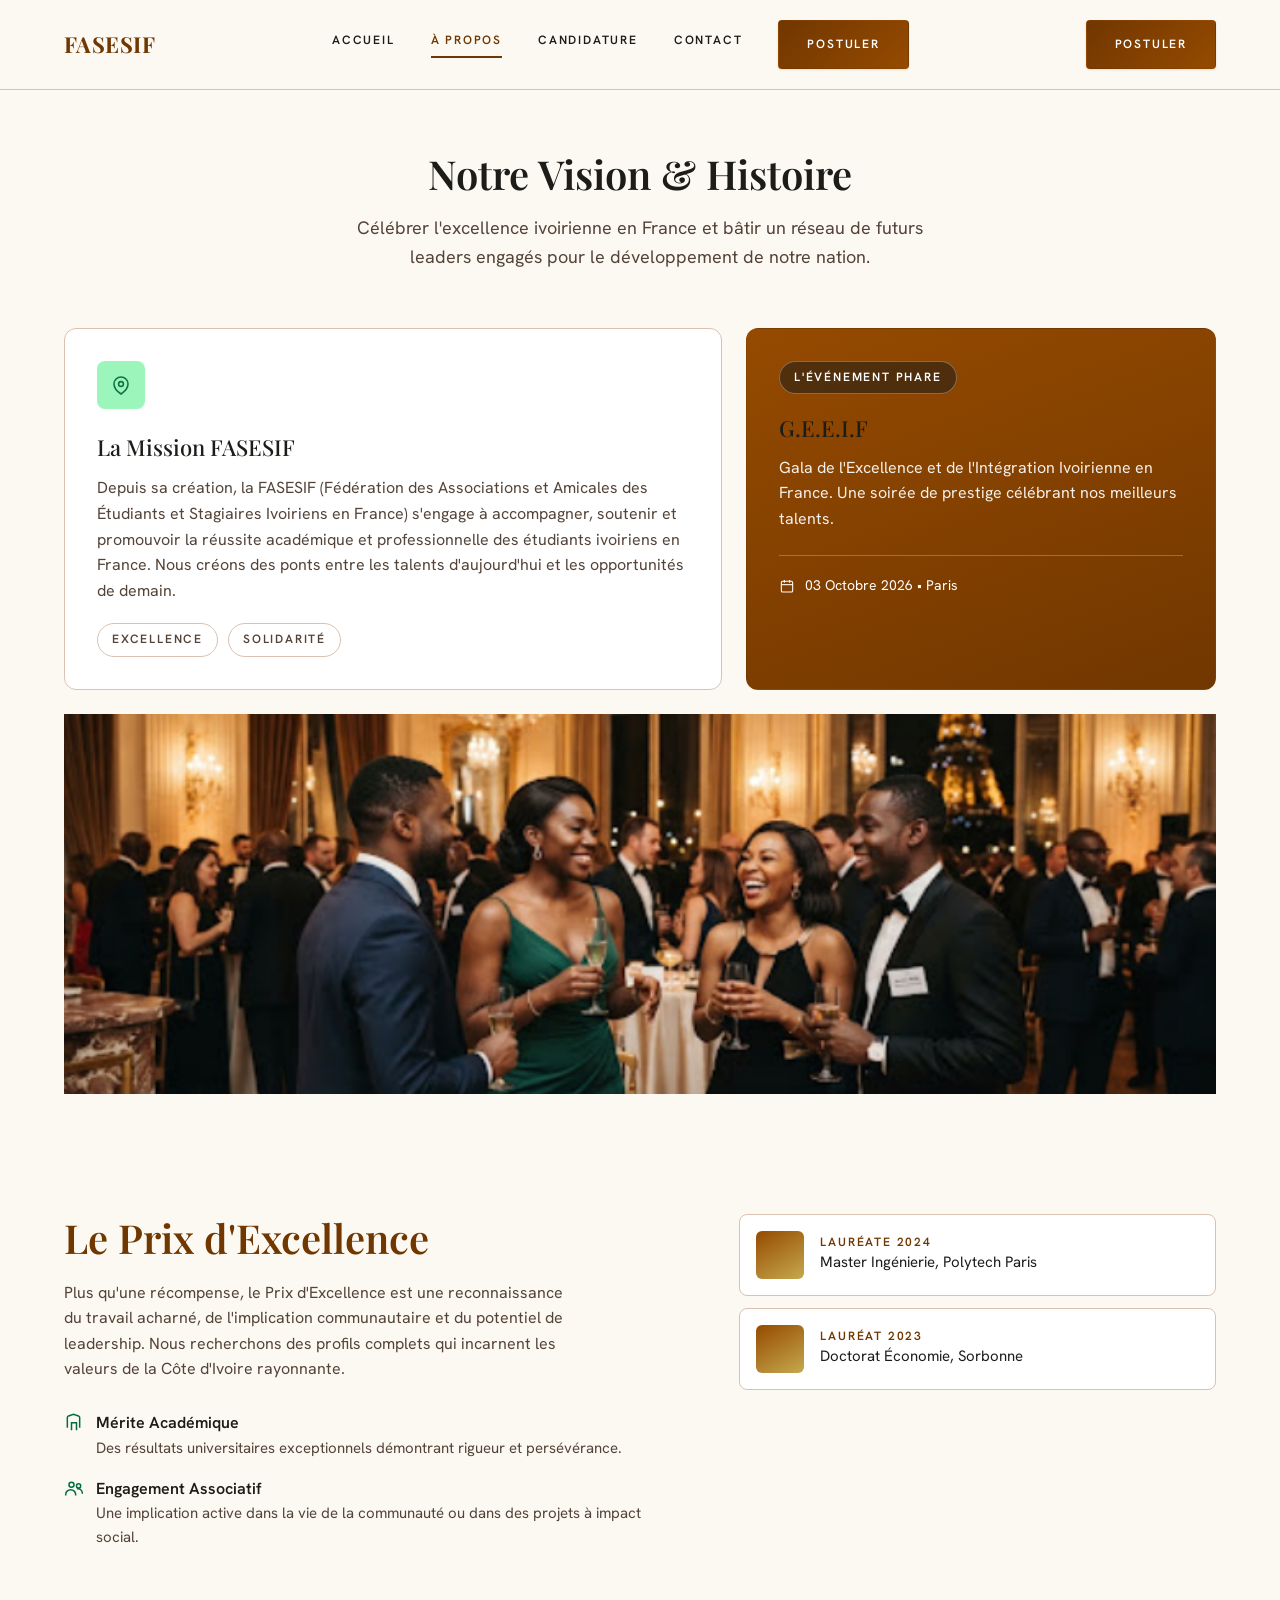
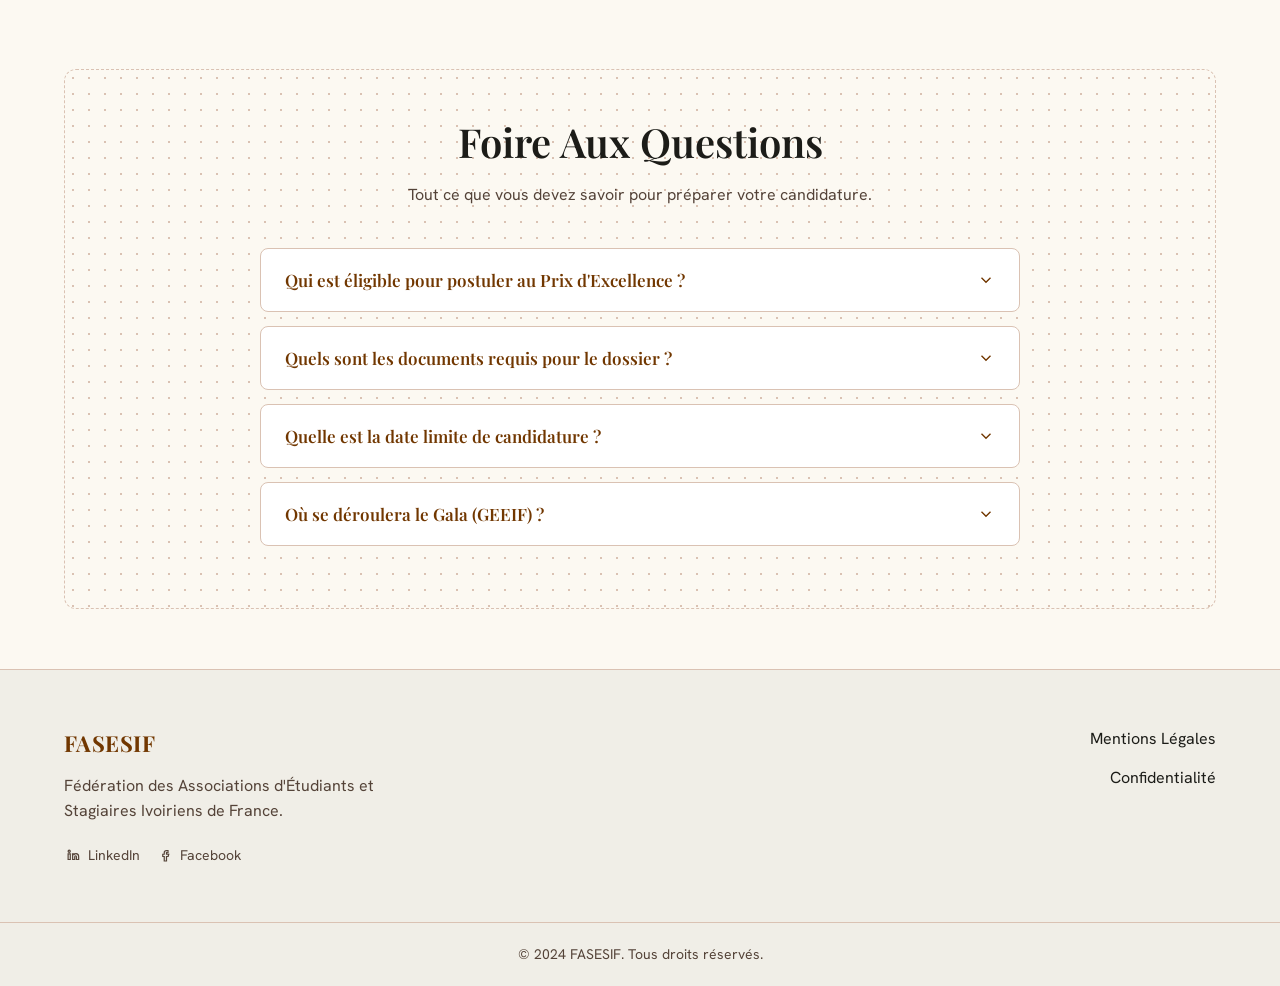
==== commit 5d97eb60: "commit3" ====
--- a/a-propos.html
+++ b/a-propos.html
@@ -68,7 +68,9 @@
         </div>
       </div>
 
-      <div class="about-photo section-gap-top" role="img" aria-label="Photographie de la soirée de gala FASESIF, invités en tenue de soirée dans une salle de réception parisienne."></div>
+      <div class="about-photo section-gap-top">
+        <img src="assets/img/about-gala.png" alt="Photographie de la soirée de gala FASESIF, invités en tenue de soirée dans une salle de réception parisienne." onerror="this.remove()">
+      </div>
     </div>
   </section>
 
--- a/css/components.css
+++ b/css/components.css
@@ -482,6 +482,7 @@
   content: "";
   position: absolute;
   inset: 0;
+  z-index: 1;   /* ← ajouté */
   background:
     linear-gradient(180deg, rgba(28,18,10,0.55) 0%, rgba(28,18,10,0.35) 35%, rgba(20,13,7,0.78) 100%);
 }
@@ -490,7 +491,7 @@
 
 .hero__content {
   position: relative;
-  z-index: 1;
+  z-index: 2;
   max-width: 760px;
   padding: 0 var(--margin-mobile);
   display: flex;
--- a/css/pages.css
+++ b/css/pages.css
@@ -54,6 +54,67 @@
   .cta-band { flex-direction: column; text-align: center; padding: 36px var(--card-padding-mobile); }
 }
 
+/* ---- Essence du Gala (homepage) ---- */
+
+.essence-top-grid {
+  display: grid;
+  grid-template-columns: 1fr 1fr;
+  gap: var(--gutter);
+  align-items: stretch;
+}
+
+@media (max-width: 720px) {
+  .essence-top-grid { grid-template-columns: 1fr; }
+}
+
+.essence-criteres { position: relative; overflow: hidden; }
+
+.essence-programme { padding: var(--card-padding); }
+
+@media (max-width: 720px) { .essence-programme { padding: var(--card-padding-mobile); } }
+
+.programme-grid {
+  display: grid;
+  grid-template-columns: 1fr 1fr;
+  gap: 40px;
+  align-items: center;
+}
+
+@media (max-width: 860px) {
+  .programme-grid { grid-template-columns: 1fr; }
+}
+
+.programme-list { display: flex; flex-direction: column; gap: 20px; }
+
+.programme-item { display: flex; align-items: flex-start; gap: 16px; }
+
+.programme-item__number {
+  flex-shrink: 0;
+  width: 34px; height: 34px;
+  border-radius: var(--radius-full);
+  border: 1px solid var(--color-outline-variant);
+  background: var(--color-surface-container-lowest);
+  color: var(--color-primary);
+  display: flex; align-items: center; justify-content: center;
+  font-family: var(--font-body);
+  font-size: 12px;
+  font-weight: 600;
+}
+
+.programme-photo {
+  overflow: hidden;
+  border-radius: var(--radius-lg);
+  min-height: 320px;
+  height: 100%;
+  background-color: #2b1608;
+  background-image:
+    radial-gradient(circle at 25% 15%, rgba(255, 224, 133, 0.32), transparent 42%),
+    radial-gradient(circle at 80% 75%, rgba(196, 160, 40, 0.28), transparent 45%),
+    linear-gradient(150deg, #422410 0%, #23120a 100%);
+}
+
+@media (max-width: 860px) { .programme-photo { min-height: 240px; } }
+
 /* ---- À propos page ---- */
 
 .about-grid {
@@ -272,3 +333,27 @@
 }
 
 .next-step-card__icon svg { width: 20px; height: 20px; }
+
+.hero__bg-img {
+  position: absolute;
+  inset: 0;
+  width: 100%;
+  height: 100%;
+  object-fit: cover;
+  z-index: 0;
+}
+
+.programme-photo img {
+  width: 100%;
+  height: 100%;
+  min-height: 320px;
+  object-fit: cover;
+  display: block;
+}
+
+.about-photo img {
+  width: 100%;
+  height: 100%;
+  object-fit: cover;
+  display: block;
+}
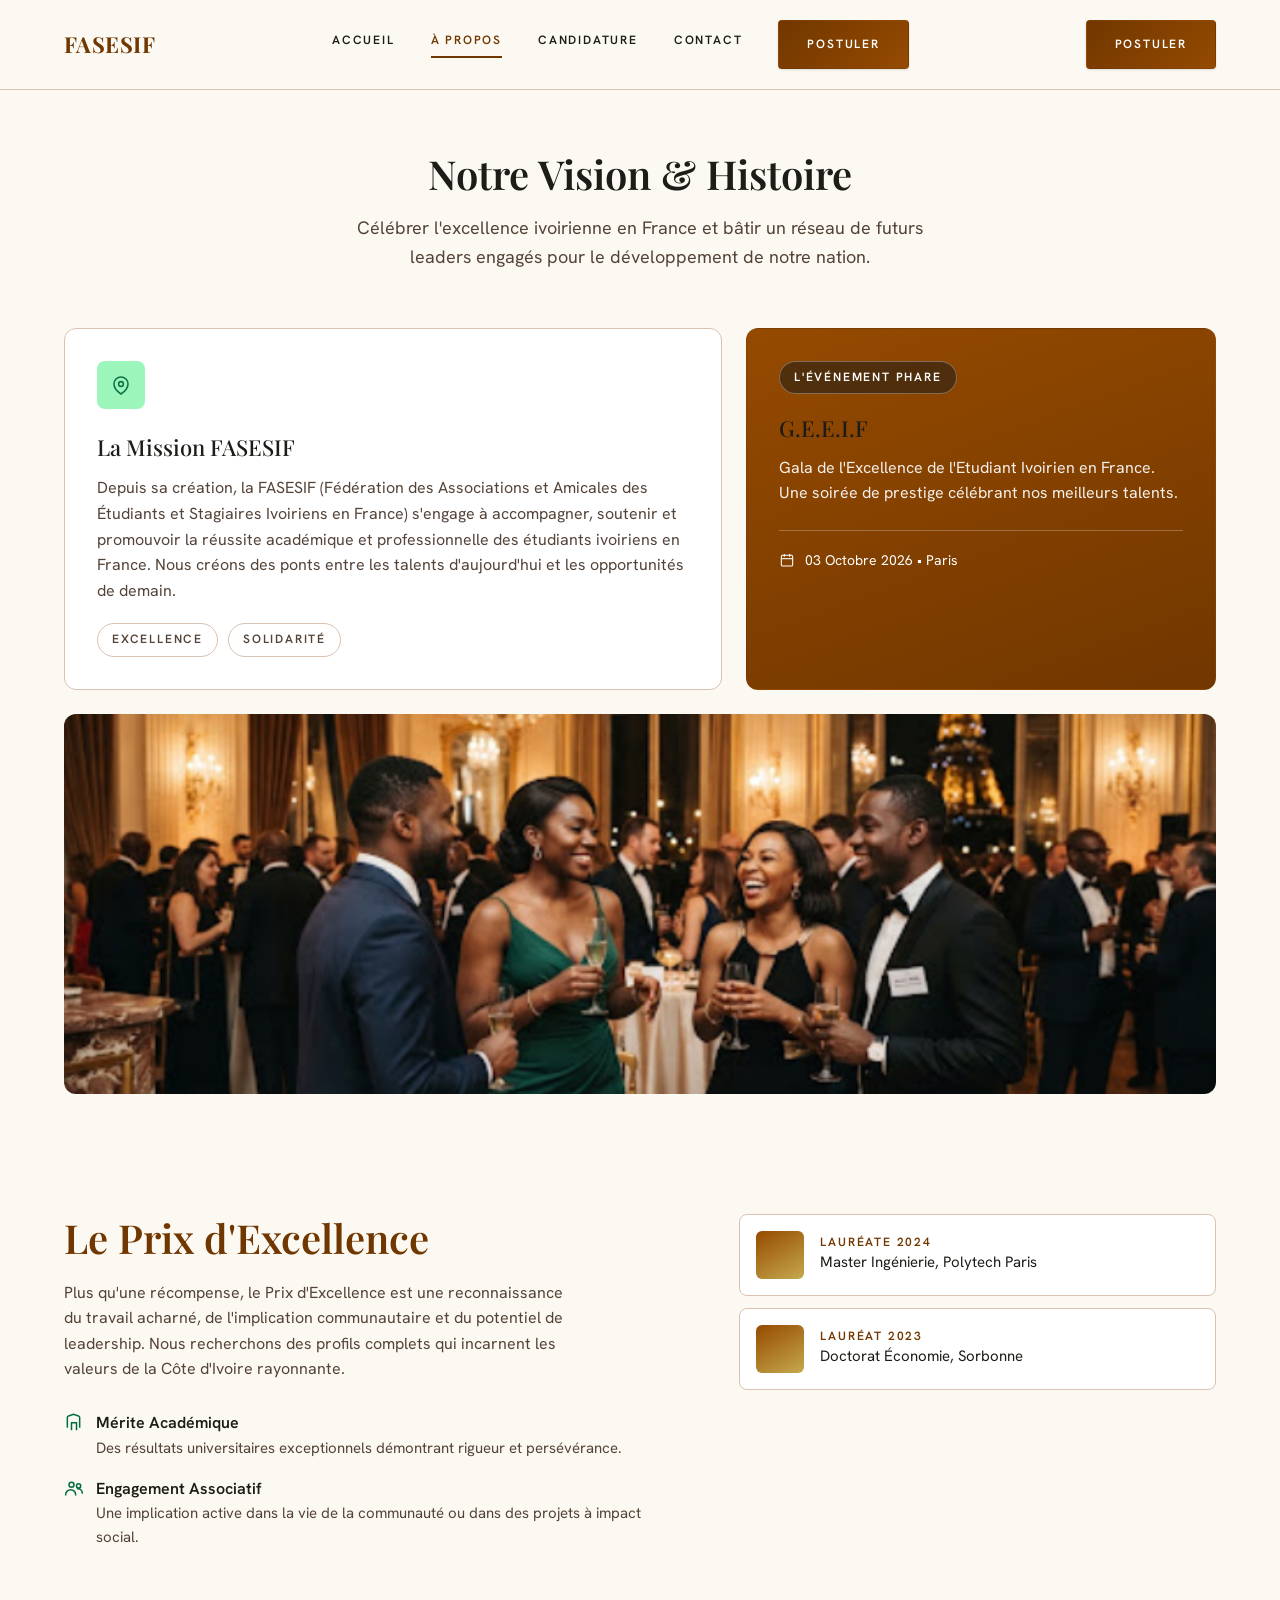
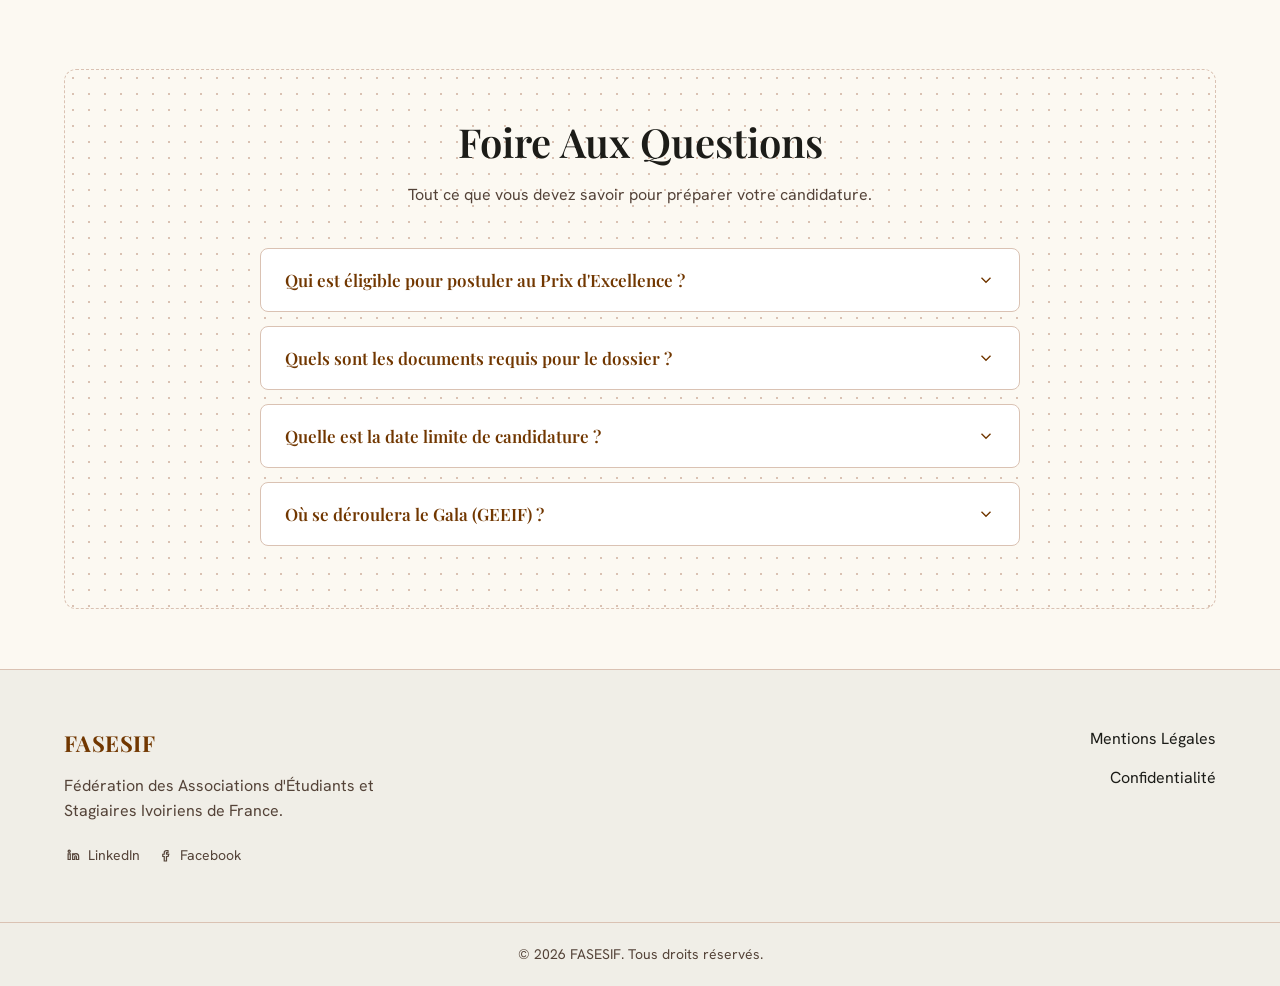
==== commit b516b615: "app_script" ====
--- a/a-propos.html
+++ b/a-propos.html
@@ -4,7 +4,7 @@
 <meta charset="UTF-8">
 <meta name="viewport" content="width=device-width, initial-scale=1.0">
 <title>À Propos — FASESIF</title>
-<meta name="description" content="Découvrez la mission de la FASESIF, le Prix d'Excellence et le G.E.E.I.F, le Gala de l'Excellence et de l'Intégration Ivoirienne en France.">
+<meta name="description" content="Découvrez la mission de la FASESIF, le Prix d'Excellence et le G.E.E.I.F, le Gala de l'Excellence de l'Etudiant Ivoirien en France.">
 <link rel="preconnect" href="https://fonts.googleapis.com">
 <link rel="preconnect" href="https://fonts.gstatic.com" crossorigin>
 <link href="https://fonts.googleapis.com/css2?family=Playfair+Display:wght@500;600;700&family=Hanken+Grotesk:wght@400;500;600&display=swap" rel="stylesheet">
@@ -60,7 +60,7 @@
         <div class="card card--filled">
           <span class="chip chip--dark" style="margin-bottom:20px;">L'Événement Phare</span>
           <h2 class="headline-md" style="font-size:22px; margin-bottom:12px;">G.E.E.I.F</h2>
-          <p class="body-md" style="opacity:.92; margin-bottom:24px;">Gala de l'Excellence et de l'Intégration Ivoirienne en France. Une soirée de prestige célébrant nos meilleurs talents.</p>
+          <p class="body-md" style="opacity:.92; margin-bottom:24px;">Gala de l'Excellence de l'Etudiant Ivoirien en France. Une soirée de prestige célébrant nos meilleurs talents.</p>
           <div style="border-top:1px solid rgba(255,255,255,.25); padding-top:18px; display:flex; align-items:center; gap:10px; font-size:14px;">
             <svg viewBox="0 0 24 24" width="16" height="16" fill="none" stroke="currentColor" stroke-width="1.6"><rect x="3.5" y="5" width="17" height="16" rx="2"/><line x1="3.5" y1="10" x2="20.5" y2="10"/><line x1="8" y1="3" x2="8" y2="7"/><line x1="16" y1="3" x2="16" y2="7"/></svg>
             03 Octobre 2026 • Paris
@@ -154,7 +154,7 @@
               <svg viewBox="0 0 24 24" fill="none" stroke="currentColor" stroke-width="1.8"><polyline points="6 9 12 15 18 9"/></svg>
             </button>
             <div class="accordion__panel" data-accordion-panel>
-              <div class="accordion__panel-inner">Les candidatures sont ouvertes dès maintenant et se clôturent trois semaines avant la soirée du 03 octobre 2026. Nous recommandons de déposer votre dossier tôt.</div>
+              <div class="accordion__panel-inner">Les candidatures sont ouvertes dès le <b>21 aout 2026</b> et se clôturent le <b>21 septembre 2026</b>. Nous recommandons de déposer votre dossier tôt.</div>
             </div>
           </div>
 
@@ -164,7 +164,7 @@
               <svg viewBox="0 0 24 24" fill="none" stroke="currentColor" stroke-width="1.8"><polyline points="6 9 12 15 18 9"/></svg>
             </button>
             <div class="accordion__panel" data-accordion-panel>
-              <div class="accordion__panel-inner">Le G.E.E.I.F se tiendra à Paris le 03 octobre 2026, dans un cadre prestigieux digne de l'excellence célébrée ce soir-là. L'adresse complète est communiquée aux candidats retenus.</div>
+              <div class="accordion__panel-inner">Le G.E.E.I.F se tiendra à Paris le 03 octobre 2026 à Paris à l'adresse <b>43 rue saint-André, 93000 bobigny</b>, dans un cadre prestigieux digne de l'excellence célébrée ce soir-là.</div>
             </div>
           </div>
         </div>
@@ -190,7 +190,7 @@
     </div>
   </div>
   <div class="site-footer__bottom">
-    <div class="container">© 2024 FASESIF. Tous droits réservés.</div>
+    <div class="container">© 2026 FASESIF. Tous droits réservés.</div>
   </div>
 </footer>
 
--- a/css/components.css
+++ b/css/components.css
@@ -167,6 +167,33 @@
 
 .btn:disabled { opacity: 0.5; cursor: not-allowed; transform: none !important; }
 
+.btn-spinner {
+  display: inline-block;
+  width: 14px;
+  height: 14px;
+  border: 2px solid currentColor;
+  border-right-color: transparent;
+  border-radius: 50%;
+  animation: btn-spin 0.7s linear infinite;
+  vertical-align: -2px;
+}
+
+@keyframes btn-spin {
+  to { transform: rotate(360deg); }
+}
+
+.form-error {
+  display: flex;
+  align-items: flex-start;
+  gap: 10px;
+  background: var(--color-error-container);
+  color: var(--color-on-error-container);
+  border-radius: var(--radius-md);
+  padding: 14px 16px;
+  font-size: 14px;
+  margin-top: 20px;
+}
+
 /* ---- Chips / badges --------------------------------------------------------- */
 
 .chip {
@@ -463,6 +490,17 @@
 }
 .stepper__step.is-active .stepper__label { color: var(--color-primary); }
 
+.stepper--4 { max-width: 760px; gap: 8px; }
+.stepper--4 .stepper__step { min-width: 70px; }
+.stepper--4 .stepper__label { font-size: 10px; letter-spacing: 0.04em; }
+.stepper--4 .stepper__circle { width: 36px; height: 36px; font-size: 14px; }
+
+@media (max-width: 640px) {
+  .stepper--4 { gap: 4px; }
+  .stepper--4 .stepper__label { display: none; }
+  .stepper--4 .stepper__line { min-width: 16px; }
+}
+
 /* ---- Hero (image + overlay) ------------------------------------------------------ */
 
 .hero {
@@ -482,7 +520,7 @@
   content: "";
   position: absolute;
   inset: 0;
-  z-index: 1;   /* ← ajouté */
+  z-index: 1;
   background:
     linear-gradient(180deg, rgba(28,18,10,0.55) 0%, rgba(28,18,10,0.35) 35%, rgba(20,13,7,0.78) 100%);
 }
--- a/css/pages.css
+++ b/css/pages.css
@@ -30,6 +30,19 @@
     linear-gradient(160deg, #3d2010 0%, #22110a 55%, #150c07 100%);
 }
 
+/* Real photo, when present, sits behind the dark overlay (.hero::before)
+   and in front of the CSS gradient fallback above. Drop a file at
+   assets/img/hero-accueil.jpg — no other change needed. If the file is
+   missing, the <img> removes itself on error and the gradient shows through. */
+.hero__bg-img {
+  position: absolute;
+  inset: 0;
+  width: 100%;
+  height: 100%;
+  object-fit: cover;
+  z-index: 0;
+}
+
 .hero--candidature {
   background-image:
     radial-gradient(circle at 25% 20%, rgba(196, 160, 40, 0.3), transparent 40%),
@@ -102,10 +115,10 @@
 }
 
 .programme-photo {
-  overflow: hidden;
   border-radius: var(--radius-lg);
   min-height: 320px;
   height: 100%;
+  overflow: hidden;
   background-color: #2b1608;
   background-image:
     radial-gradient(circle at 25% 15%, rgba(255, 224, 133, 0.32), transparent 42%),
@@ -113,7 +126,149 @@
     linear-gradient(150deg, #422410 0%, #23120a 100%);
 }
 
+/* Real photo, when present, covers the gradient fallback above.
+   Drop a file at assets/img/programme-diner.jpg — no other change needed. */
+.programme-photo img {
+  width: 100%;
+  height: 100%;
+  min-height: 320px;
+  object-fit: cover;
+  display: block;
+}
+
+@media (max-width: 860px) { .programme-photo img { min-height: 240px; } }
+
 @media (max-width: 860px) { .programme-photo { min-height: 240px; } }
+
+/* ---- Category picker (candidature.html) ---- */
+
+.category-grid {
+  display: grid;
+  grid-template-columns: 1fr 1fr;
+  gap: var(--gutter);
+}
+
+@media (max-width: 780px) {
+  .category-grid { grid-template-columns: 1fr; }
+}
+
+.category-card {
+  display: flex;
+  flex-direction: column;
+  height: 100%;
+}
+
+.category-card__number {
+  font-family: var(--font-display);
+  font-size: 15px;
+  font-weight: 700;
+  color: var(--color-outline);
+  letter-spacing: 0.05em;
+}
+
+.category-card__title {
+  margin-top: 10px;
+  margin-bottom: 14px;
+  font-size: 24px;
+}
+
+.category-card__desc {
+  color: var(--color-on-surface-variant);
+  margin-bottom: 20px;
+}
+
+.category-card__block-title {
+  font-family: var(--font-body);
+  font-size: 12px;
+  font-weight: 600;
+  letter-spacing: 0.08em;
+  text-transform: uppercase;
+  color: var(--color-primary);
+  margin-bottom: 10px;
+  margin-top: 18px;
+}
+
+.reward-row {
+  display: flex;
+  flex-wrap: wrap;
+  gap: 8px;
+  margin-bottom: 8px;
+}
+
+.reward-chip {
+  display: inline-flex;
+  align-items: center;
+  gap: 6px;
+  padding: 5px 12px;
+  border-radius: var(--radius-full);
+  background: rgba(196, 160, 40, 0.14);
+  border: 1px solid rgba(196, 160, 40, 0.35);
+  color: var(--color-on-tertiary-container);
+  font-size: 13px;
+  font-weight: 500;
+}
+
+.category-card__footer {
+  margin-top: auto;
+  padding-top: 20px;
+  border-top: 1px solid var(--color-outline-variant);
+  display: flex;
+  align-items: center;
+  justify-content: space-between;
+  gap: 12px;
+  flex-wrap: wrap;
+}
+
+.category-deadline {
+  font-size: 13px;
+  color: var(--color-outline);
+}
+
+.category-intro-banner {
+  background: var(--color-surface-container-low);
+  border: 1px solid var(--color-outline-variant);
+  border-radius: var(--radius-lg);
+  padding: 20px 24px;
+  display: flex;
+  align-items: center;
+  gap: 16px;
+  margin-bottom: 40px;
+  flex-wrap: wrap;
+}
+
+.category-intro-banner__icon {
+  width: 44px; height: 44px; flex-shrink: 0;
+  border-radius: var(--radius-md);
+  background: var(--color-surface-container-lowest);
+  border: 1px solid var(--color-outline-variant);
+  display: flex; align-items: center; justify-content: center;
+  color: var(--color-primary);
+}
+
+/* ---- Category-specific wizard page: back link + eyebrow ---- */
+
+.category-back-link {
+  display: inline-flex;
+  align-items: center;
+  gap: 6px;
+  font-size: 13px;
+  color: var(--color-on-surface-variant);
+  margin-bottom: 20px;
+}
+
+.category-back-link svg { width: 14px; height: 14px; }
+
+.info-block {
+  margin-bottom: 28px;
+}
+
+.info-block__title {
+  font-size: 16px;
+  text-transform: uppercase;
+  letter-spacing: 0.05em;
+  color: var(--color-primary);
+  margin-bottom: 14px;
+}
 
 /* ---- À propos page ---- */
 
@@ -132,11 +287,21 @@
   border-radius: var(--radius-xl);
   height: 380px;
   margin-top: var(--gutter);
+  overflow: hidden;
   background-color: #2b1608;
   background-image:
     radial-gradient(circle at 30% 20%, rgba(255, 224, 133, 0.3), transparent 40%),
     radial-gradient(circle at 75% 60%, rgba(0, 109, 64, 0.25), transparent 45%),
     linear-gradient(150deg, #3d2010 0%, #201005 100%);
+}
+
+/* Real photo, when present, covers the gradient fallback above.
+   Drop a file at assets/img/about-gala.jpg — no other change needed. */
+.about-photo img {
+  width: 100%;
+  height: 100%;
+  object-fit: cover;
+  display: block;
 }
 
 .event-tag-row { display: flex; gap: 10px; flex-wrap: wrap; margin-top: 20px; }
@@ -333,27 +498,3 @@
 }
 
 .next-step-card__icon svg { width: 20px; height: 20px; }
-
-.hero__bg-img {
-  position: absolute;
-  inset: 0;
-  width: 100%;
-  height: 100%;
-  object-fit: cover;
-  z-index: 0;
-}
-
-.programme-photo img {
-  width: 100%;
-  height: 100%;
-  min-height: 320px;
-  object-fit: cover;
-  display: block;
-}
-
-.about-photo img {
-  width: 100%;
-  height: 100%;
-  object-fit: cover;
-  display: block;
-}
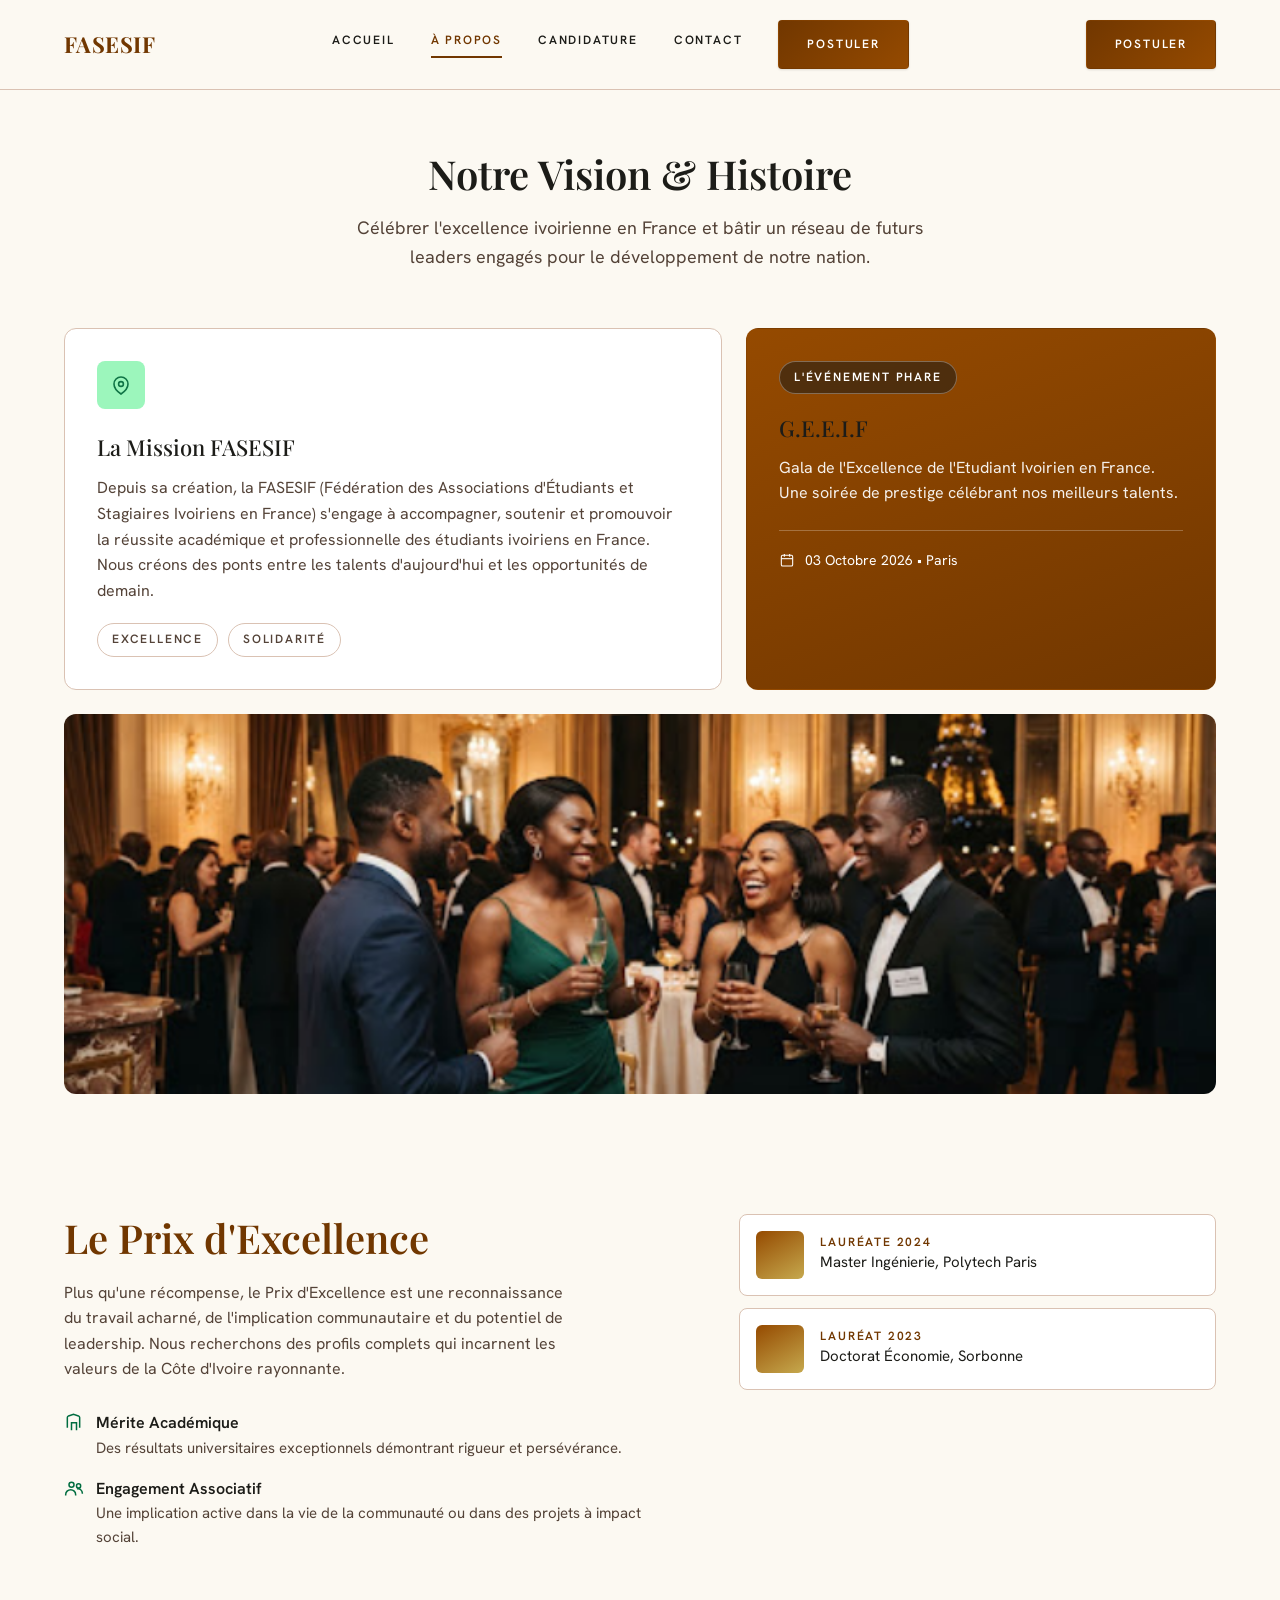
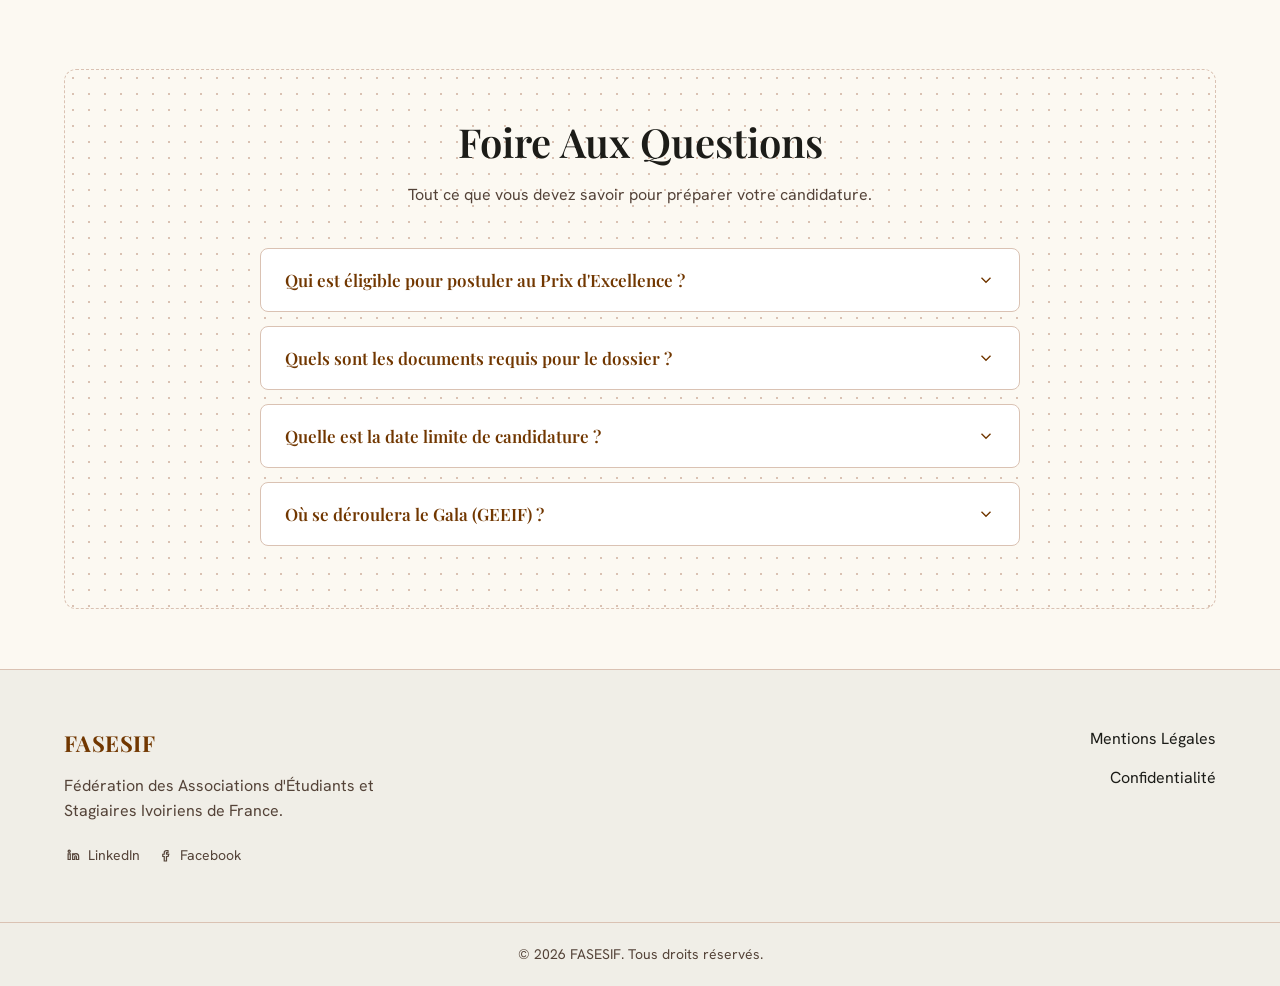
==== commit 712e9ab1: "modif1" ====
--- a/a-propos.html
+++ b/a-propos.html
@@ -50,7 +50,7 @@
             <svg viewBox="0 0 24 24" fill="none" stroke="currentColor" stroke-width="1.6"><path d="M12 21c4.5-3 7-6.4 7-10a7 7 0 1 0-14 0c0 3.6 2.5 7 7 10Z"/><circle cx="12" cy="11" r="2.4"/></svg>
           </div>
           <h2 class="headline-md" style="font-size:22px; margin-bottom:14px;">La Mission FASESIF</h2>
-          <p class="body-md" style="color:var(--color-on-surface-variant);">Depuis sa création, la FASESIF (Fédération des Associations et Amicales des Étudiants et Stagiaires Ivoiriens en France) s'engage à accompagner, soutenir et promouvoir la réussite académique et professionnelle des étudiants ivoiriens en France. Nous créons des ponts entre les talents d'aujourd'hui et les opportunités de demain.</p>
+          <p class="body-md" style="color:var(--color-on-surface-variant);">Depuis sa création, la FASESIF (Fédération des Associations d'Étudiants et Stagiaires Ivoiriens en France) s'engage à accompagner, soutenir et promouvoir la réussite académique et professionnelle des étudiants ivoiriens en France. Nous créons des ponts entre les talents d'aujourd'hui et les opportunités de demain.</p>
           <div class="event-tag-row">
             <span class="chip">Excellence</span>
             <span class="chip">Solidarité</span>
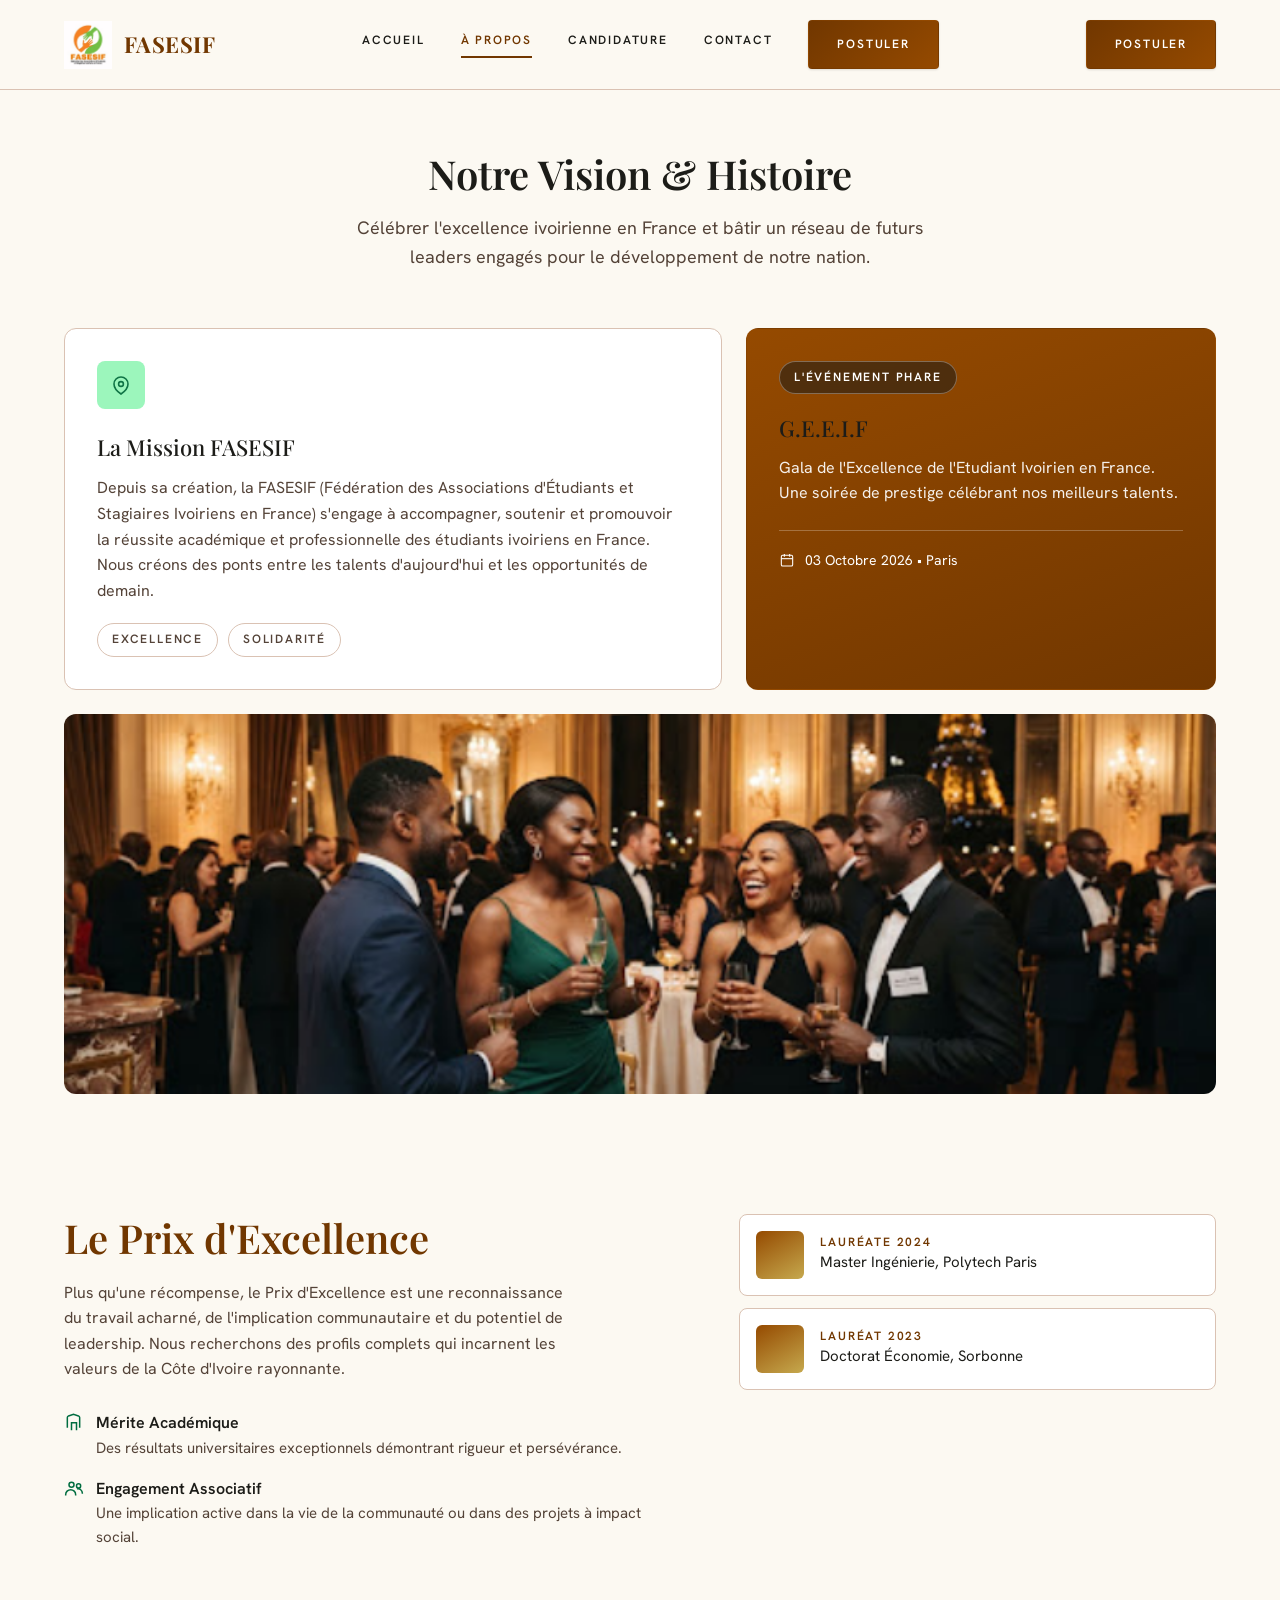
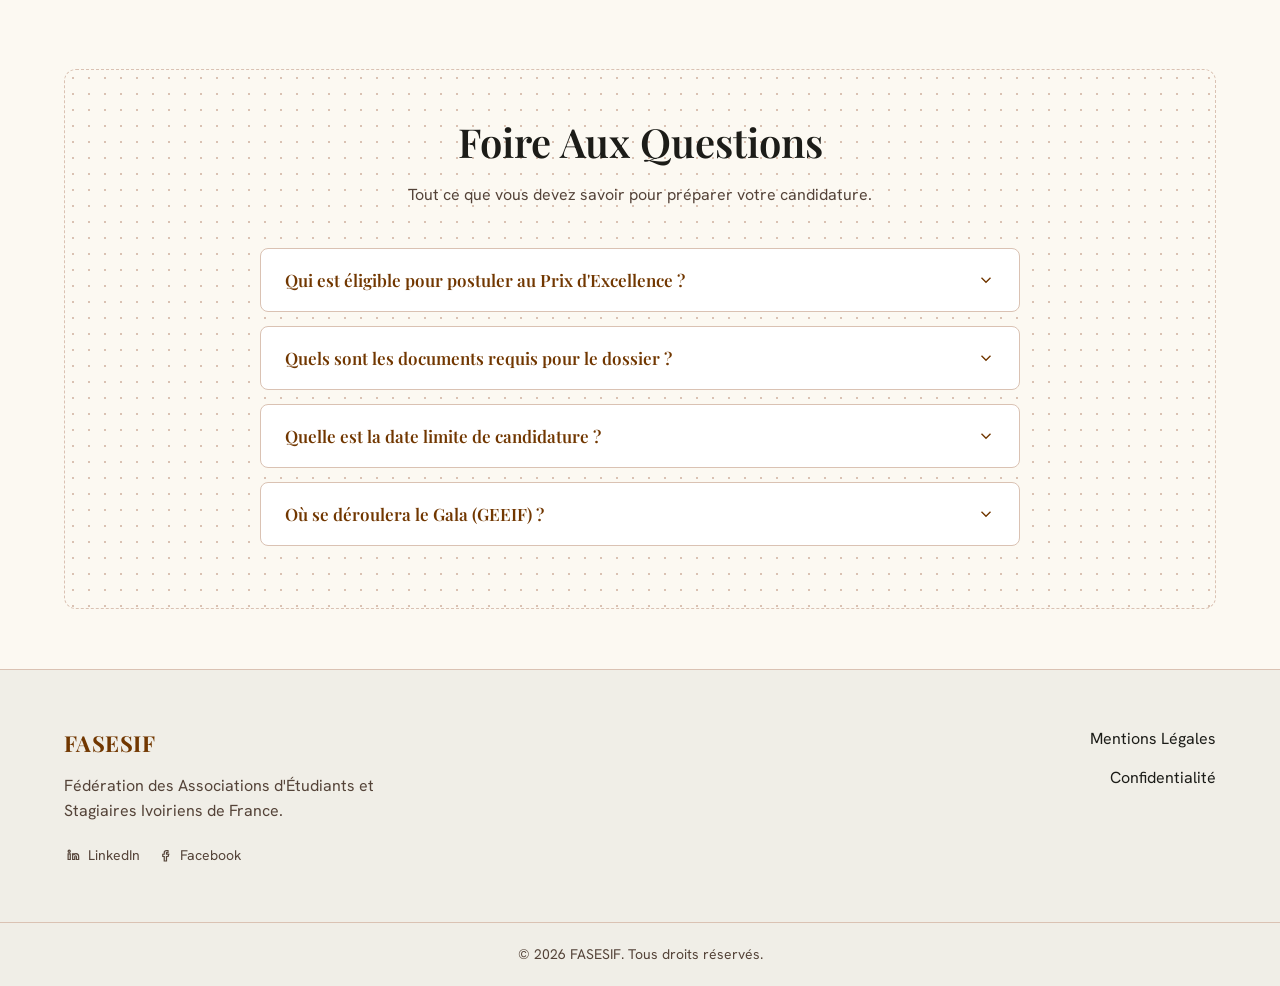
==== commit db2aac13: "logo commit" ====
--- a/a-propos.html
+++ b/a-propos.html
@@ -18,7 +18,7 @@
 
 <header class="site-header">
   <div class="container site-header__inner">
-    <a href="index.html" class="site-header__logo">FASESIF</a>
+    <a href="index.html" class="site-header__logo"> <img src="assets/img/logo.jpg" alt=""> <span>FASESIF</span></a>
     <nav class="site-nav" data-nav>
       <a class="site-nav__link" href="index.html">Accueil</a>
       <a class="site-nav__link" href="a-propos.html" aria-current="page">À Propos</a>
--- a/css/components.css
+++ b/css/components.css
@@ -13,22 +13,48 @@
   -webkit-backdrop-filter: blur(12px);
   border-bottom: 1px solid var(--color-outline-variant);
 }
-
 .site-header__inner {
   display: flex;
   align-items: center;
   justify-content: space-between;
   gap: var(--gutter);
   padding-block: 20px;
-}
-
+  flex-wrap: nowrap; /* Empêche le passage à la ligne des éléments */
+}
+
+.site-header__logo {
+  display: inline-flex;
+  align-items: center;  /* Aligne verticalement le texte et l'image */
+  gap: 12px;             /* Espace entre l'image et le texte */
+  font-family: var(--font-display);
+  font-size: 22px;
+  font-weight: 700;
+  letter-spacing: 0.02em;
+  color: var(--color-primary);
+  text-decoration: none; /* Empêche le soulignement */
+}
+
+.site-header__logo img {
+  height: 40px; /* Réduit un chouïa la hauteur si c'est encore trop large */
+  width: auto;
+}
+
+/* 
 .site-header__logo {
   font-family: var(--font-display);
   font-size: 22px;
   font-weight: 700;
   letter-spacing: 0.02em;
   color: var(--color-primary);
-}
+  
+} */
+ .site-header__logo img {
+  height: 48px;
+  width: auto;
+  display: block;
+  flex-shrink: 0;
+}
+
 
 .site-nav {
   display: flex;
@@ -74,12 +100,24 @@
 @media (max-width: 860px) {
   .site-nav {
     position: fixed;
-    inset: 73px 0 0 0;
-    background: var(--color-surface);
+    /* On ancre le menu sous le header et il occupe tout le reste de l'écran */
+    top: 100%; 
+    left: 0;
+    right: 0;
+    bottom: 0;
+    height: calc(100vh - 100%);
+    
+    /* Fond parfaitement opaque et z-index au-dessus de tout le contenu de la page */
+    background-color: var(--color-surface, #fcf9f2);
+    z-index: 1000;
+    
     flex-direction: column;
     align-items: flex-start;
     gap: 4px;
     padding: 24px var(--margin-mobile);
+    overflow-y: auto; /* Permet de scroller si l'écran est petit */
+
+    /* Animation d'affichage */
     transform: translateY(-8px);
     opacity: 0;
     pointer-events: none;
@@ -98,10 +136,21 @@
     border-bottom: 1px solid var(--color-outline-variant);
   }
 
-  .nav-toggle { display: inline-flex; }
-
-  .site-header__actions .btn { display: none; }
-  .site-nav .btn { display: inline-flex; margin-top: 12px; }
+  .nav-toggle { 
+    display: inline-flex; 
+  }
+
+  .site-header__actions .btn { 
+    display: none; 
+  }
+  
+  .site-nav .btn { 
+    display: inline-flex; 
+    margin-top: 12px; 
+    width: 100%;
+    justify-content: center;
+  }
+   
 }
 
 /* ---- Buttons -------------------------------------------------------------- */
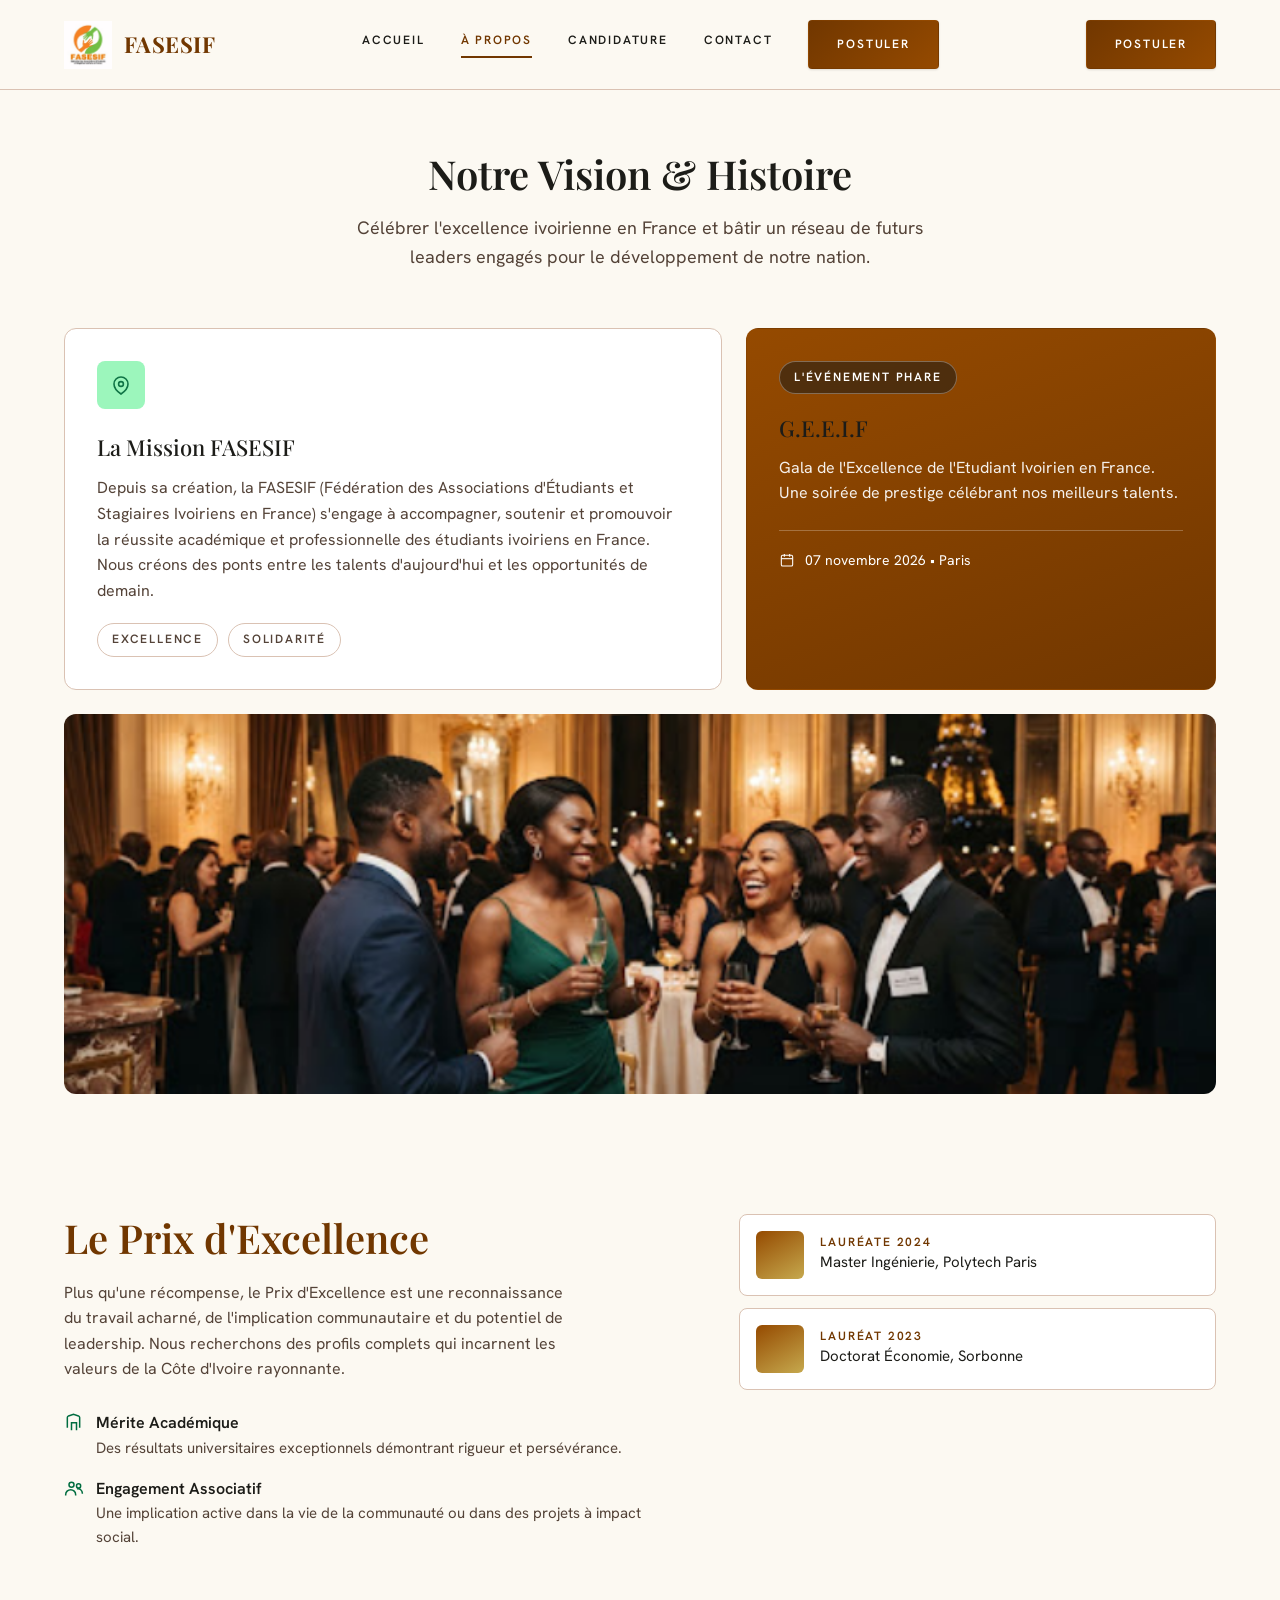
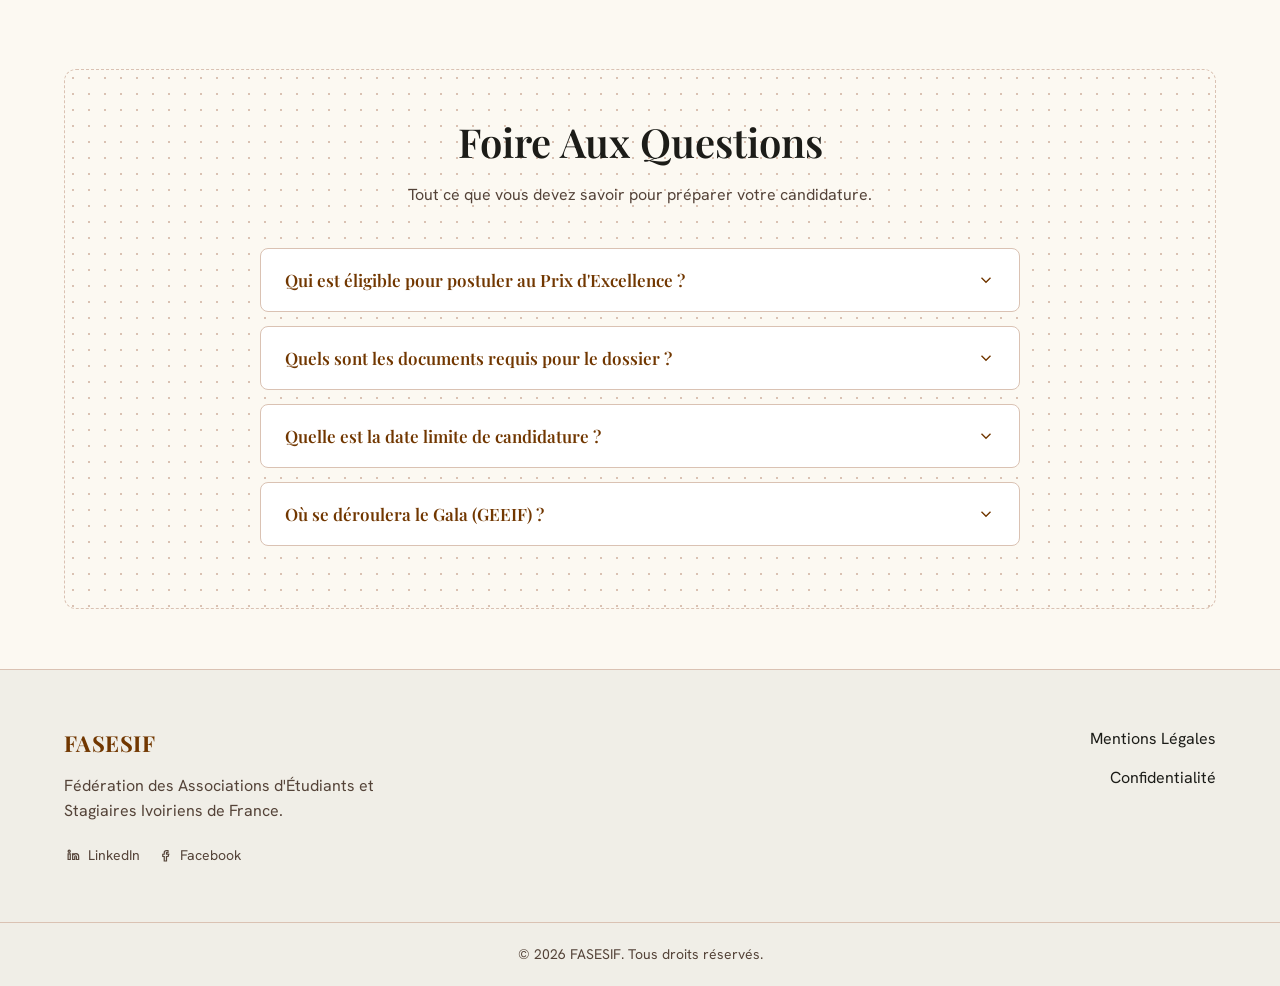
==== commit 7848d011: "update date" ====
--- a/a-propos.html
+++ b/a-propos.html
@@ -63,7 +63,7 @@
           <p class="body-md" style="opacity:.92; margin-bottom:24px;">Gala de l'Excellence de l'Etudiant Ivoirien en France. Une soirée de prestige célébrant nos meilleurs talents.</p>
           <div style="border-top:1px solid rgba(255,255,255,.25); padding-top:18px; display:flex; align-items:center; gap:10px; font-size:14px;">
             <svg viewBox="0 0 24 24" width="16" height="16" fill="none" stroke="currentColor" stroke-width="1.6"><rect x="3.5" y="5" width="17" height="16" rx="2"/><line x1="3.5" y1="10" x2="20.5" y2="10"/><line x1="8" y1="3" x2="8" y2="7"/><line x1="16" y1="3" x2="16" y2="7"/></svg>
-            03 Octobre 2026 • Paris
+            07 novembre 2026 • Paris
           </div>
         </div>
       </div>
@@ -164,7 +164,7 @@
               <svg viewBox="0 0 24 24" fill="none" stroke="currentColor" stroke-width="1.8"><polyline points="6 9 12 15 18 9"/></svg>
             </button>
             <div class="accordion__panel" data-accordion-panel>
-              <div class="accordion__panel-inner">Le G.E.E.I.F se tiendra à Paris le 03 octobre 2026 à Paris à l'adresse <b>43 rue saint-André, 93000 bobigny</b>, dans un cadre prestigieux digne de l'excellence célébrée ce soir-là.</div>
+              <div class="accordion__panel-inner">Le G.E.E.I.F se tiendra à Paris le 07 novembre 2026 à Paris à l'adresse <b>43 rue saint-André, 93000 bobigny</b>, dans un cadre prestigieux digne de l'excellence célébrée ce soir-là.</div>
             </div>
           </div>
         </div>
